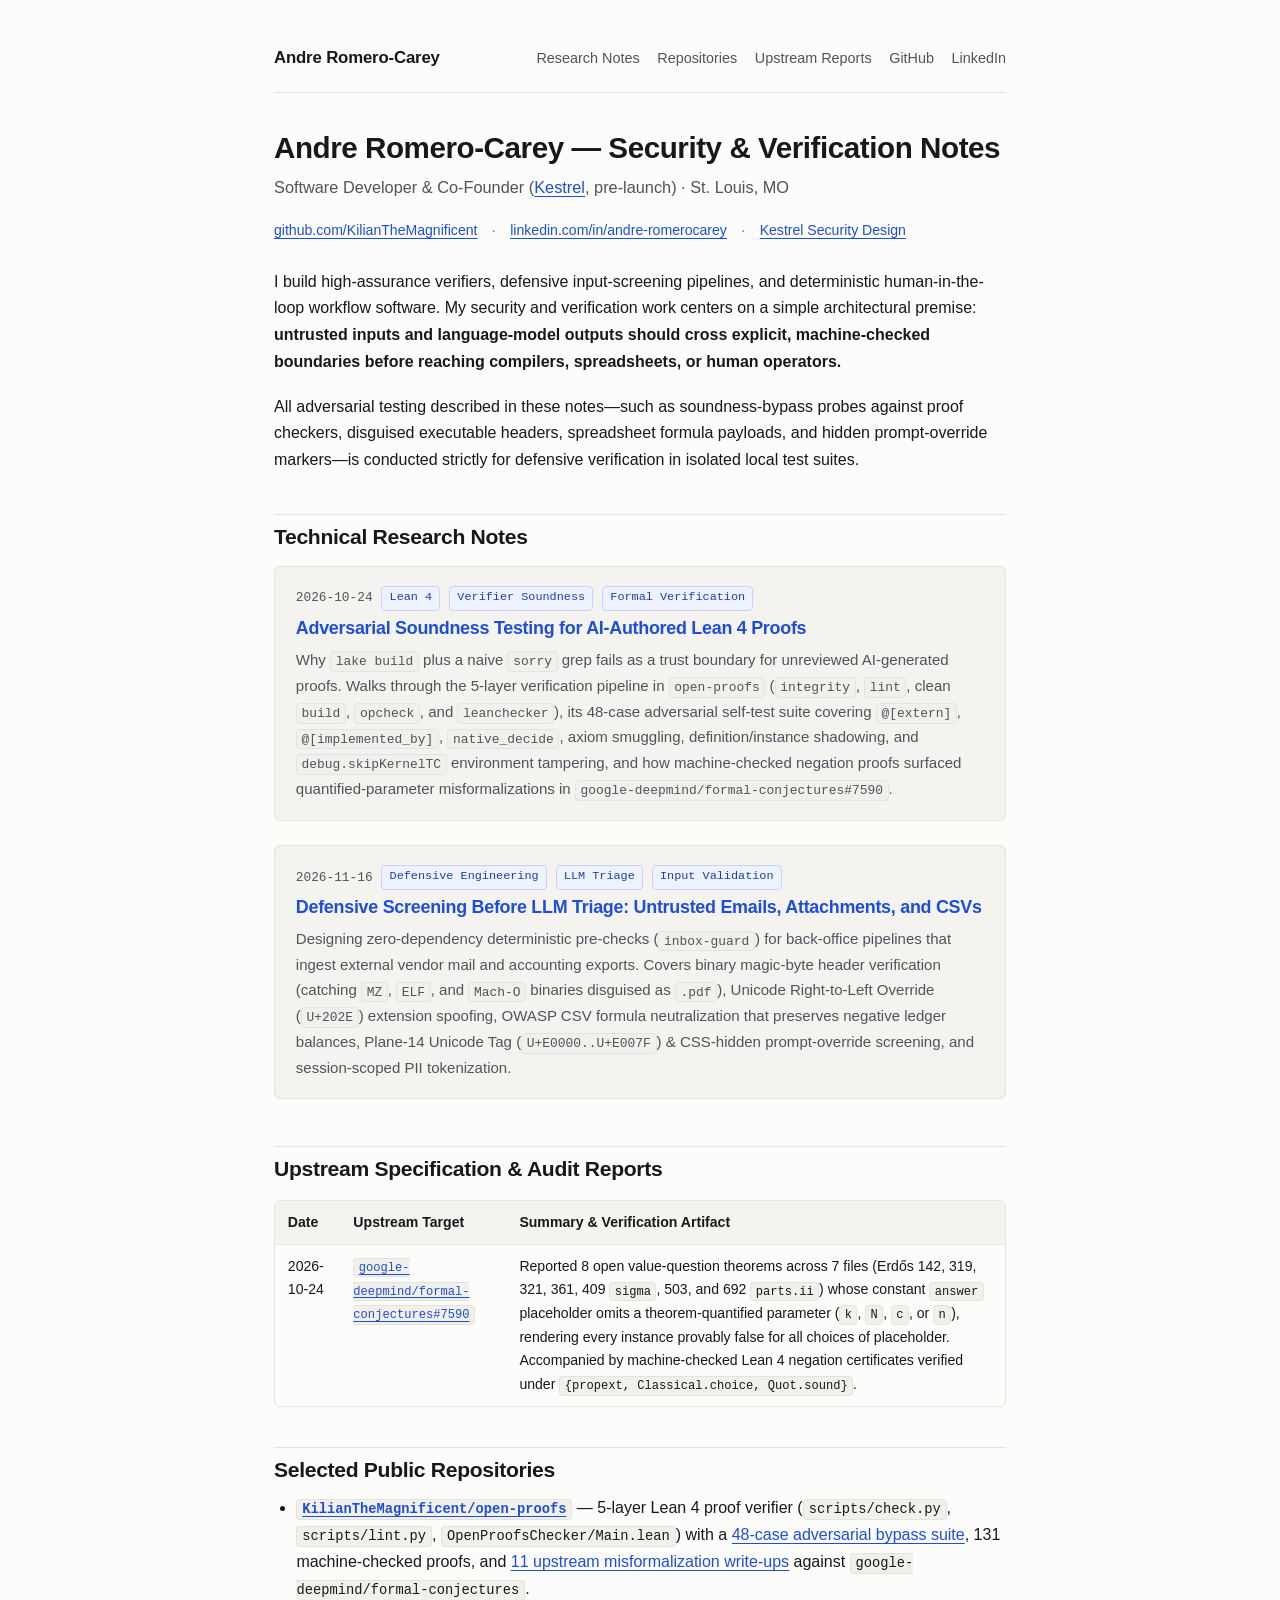
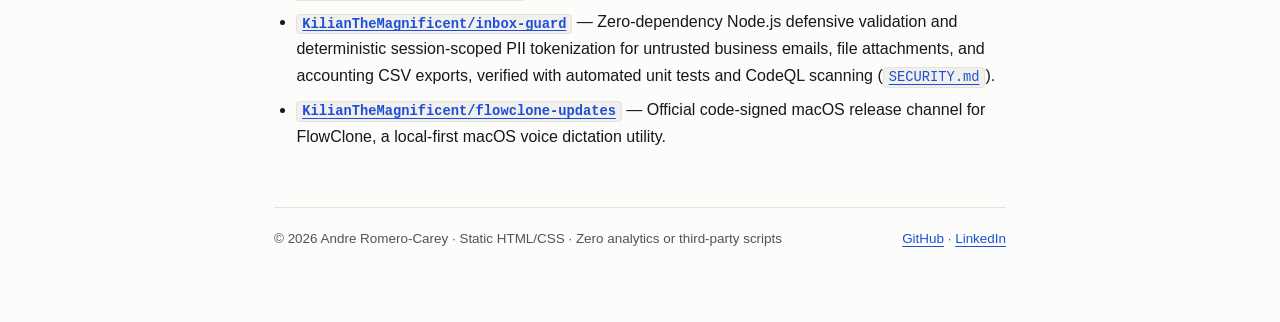
==== index.html @ f03a5faa "Publish security and formal-verification research notes" ====
<!DOCTYPE html>
<html lang="en">
<head>
  <meta charset="utf-8">
  <meta name="viewport" content="width=device-width, initial-scale=1">
  <title>Andre Romero-Carey — Security &amp; Verification Notes</title>
  <meta name="description" content="Technical research notes on adversarial proof-verifier hardening, machine-checked specification audits, and defensive input screening prior to LLM triage by Andre Romero-Carey.">
  <meta name="author" content="Andre Romero-Carey">
  <link rel="canonical" href="https://kilianthemagnificent.github.io/">
  <link rel="icon" href="data:image/svg+xml,%3Csvg xmlns='http://www.w3.org/2000/svg' viewBox='0 0 32 32'%3E%3Crect width='32' height='32' rx='6' fill='%2318181b'/%3E%3Ctext x='16' y='22' font-family='monospace' font-size='16' font-weight='700' fill='%23fcfcfa' text-anchor='middle'%3EAR%3C/text%3E%3C/svg%3E">
  <link rel="stylesheet" href="styles.css">
</head>
<body>
  <div class="container">
    <header class="site-header">
      <a class="site-brand" href="./">Andre Romero-Carey</a>
      <nav class="site-nav" aria-label="Primary">
        <a href="#notes">Research Notes</a>
        <a href="#repositories">Repositories</a>
        <a href="#disclosures">Upstream Reports</a>
        <a href="https://github.com/KilianTheMagnificent">GitHub</a>
        <a href="https://www.linkedin.com/in/andre-romerocarey">LinkedIn</a>
      </nav>
    </header>

    <main>
      <h1>Andre Romero-Carey — Security &amp; Verification Notes</h1>
      <p class="subtitle">Software Developer &amp; Co-Founder (<a href="https://meetkestrel.com">Kestrel</a>, pre-launch) · St. Louis, MO</p>

      <div class="meta-links">
        <a href="https://github.com/KilianTheMagnificent">github.com/KilianTheMagnificent</a>
        <span class="sep" aria-hidden="true">·</span>
        <a href="https://www.linkedin.com/in/andre-romerocarey">linkedin.com/in/andre-romerocarey</a>
        <span class="sep" aria-hidden="true">·</span>
        <a href="https://meetkestrel.com/security">Kestrel Security Design</a>
      </div>

      <p>
        I build high-assurance verifiers, defensive input-screening pipelines, and deterministic human-in-the-loop workflow software. My security and verification work centers on a simple architectural premise: <strong>untrusted inputs and language-model outputs should cross explicit, machine-checked boundaries before reaching compilers, spreadsheets, or human operators.</strong>
      </p>
      <p>
        All adversarial testing described in these notes—such as soundness-bypass probes against proof checkers, disguised executable headers, spreadsheet formula payloads, and hidden prompt-override markers—is conducted strictly for defensive verification in isolated local test suites.
      </p>

      <h2 id="notes">Technical Research Notes</h2>
      <ul class="note-list">
        <li class="note-card">
          <div class="note-card-meta">
            <span>2026-10-24</span>
            <span class="badge">Lean 4</span>
            <span class="badge">Verifier Soundness</span>
            <span class="badge">Formal Verification</span>
          </div>
          <h3><a href="notes/lean4-verifier-adversarial-suite.html">Adversarial Soundness Testing for AI-Authored Lean 4 Proofs</a></h3>
          <p>
            Why <code>lake build</code> plus a naive <code>sorry</code> grep fails as a trust boundary for unreviewed AI-generated proofs. Walks through the 5-layer verification pipeline in <code>open-proofs</code> (<code>integrity</code>, <code>lint</code>, clean <code>build</code>, <code>opcheck</code>, and <code>leanchecker</code>), its 48-case adversarial self-test suite covering <code>@[extern]</code>, <code>@[implemented_by]</code>, <code>native_decide</code>, axiom smuggling, definition/instance shadowing, and <code>debug.skipKernelTC</code> environment tampering, and how machine-checked negation proofs surfaced quantified-parameter misformalizations in <code>google-deepmind/formal-conjectures#7590</code>.
          </p>
        </li>

        <li class="note-card">
          <div class="note-card-meta">
            <span>2026-11-16</span>
            <span class="badge">Defensive Engineering</span>
            <span class="badge">LLM Triage</span>
            <span class="badge">Input Validation</span>
          </div>
          <h3><a href="notes/untrusted-office-input-defenses.html">Defensive Screening Before LLM Triage: Untrusted Emails, Attachments, and CSVs</a></h3>
          <p>
            Designing zero-dependency deterministic pre-checks (<code>inbox-guard</code>) for back-office pipelines that ingest external vendor mail and accounting exports. Covers binary magic-byte header verification (catching <code>MZ</code>, <code>ELF</code>, and <code>Mach-O</code> binaries disguised as <code>.pdf</code>), Unicode Right-to-Left Override (<code>U+202E</code>) extension spoofing, OWASP CSV formula neutralization that preserves negative ledger balances, Plane-14 Unicode Tag (<code>U+E0000..U+E007F</code>) &amp; CSS-hidden prompt-override screening, and session-scoped PII tokenization.
          </p>
        </li>
      </ul>

      <h2 id="disclosures">Upstream Specification &amp; Audit Reports</h2>
      <div class="table-wrap">
        <table>
          <thead>
            <tr>
              <th>Date</th>
              <th>Upstream Target</th>
              <th>Summary &amp; Verification Artifact</th>
            </tr>
          </thead>
          <tbody>
            <tr>
              <td>2026-10-24</td>
              <td><a href="https://github.com/google-deepmind/formal-conjectures/issues/7590"><code>google-deepmind/formal-conjectures#7590</code></a></td>
              <td>
                Reported 8 open value-question theorems across 7 files (Erdős 142, 319, 321, 361, 409 <code>sigma</code>, 503, and 692 <code>parts.ii</code>) whose constant <code>answer</code> placeholder omits a theorem-quantified parameter (<code>k</code>, <code>N</code>, <code>c</code>, or <code>n</code>), rendering every instance provably false for all choices of placeholder. Accompanied by machine-checked Lean 4 negation certificates verified under <code>{propext, Classical.choice, Quot.sound}</code>.
              </td>
            </tr>
          </tbody>
        </table>
      </div>

      <h2 id="repositories">Selected Public Repositories</h2>
      <ul>
        <li>
          <strong><a href="https://github.com/KilianTheMagnificent/open-proofs"><code>KilianTheMagnificent/open-proofs</code></a></strong> —
          5-layer Lean 4 proof verifier (<code>scripts/check.py</code>, <code>scripts/lint.py</code>, <code>OpenProofsChecker/Main.lean</code>) with a <a href="https://github.com/KilianTheMagnificent/open-proofs/blob/main/tests/run_adversarial.py">48-case adversarial bypass suite</a>, 131 machine-checked proofs, and <a href="https://github.com/KilianTheMagnificent/open-proofs/tree/main/outbox">11 upstream misformalization write-ups</a> against <code>google-deepmind/formal-conjectures</code>.
        </li>
        <li>
          <strong><a href="https://github.com/KilianTheMagnificent/inbox-guard"><code>KilianTheMagnificent/inbox-guard</code></a></strong> —
          Zero-dependency Node.js defensive validation and deterministic session-scoped PII tokenization for untrusted business emails, file attachments, and accounting CSV exports, verified with automated unit tests and CodeQL scanning (<a href="https://github.com/KilianTheMagnificent/inbox-guard/blob/main/SECURITY.md"><code>SECURITY.md</code></a>).
        </li>
        <li>
          <strong><a href="https://github.com/KilianTheMagnificent/flowclone-updates"><code>KilianTheMagnificent/flowclone-updates</code></a></strong> —
          Official code-signed macOS release channel for FlowClone, a local-first macOS voice dictation utility.
        </li>
      </ul>
    </main>

    <footer class="site-footer">
      <span>© 2026 Andre Romero-Carey · Static HTML/CSS · Zero analytics or third-party scripts</span>
      <span>
        <a href="https://github.com/KilianTheMagnificent">GitHub</a> ·
        <a href="https://www.linkedin.com/in/andre-romerocarey">LinkedIn</a>
      </span>
    </footer>
  </div>
</body>
</html>
---- styles.css ----
:root {
  color-scheme: light dark;
  --bg: #fcfcfa;
  --surface: #f4f3ef;
  --surface-code: #f1f0ec;
  --text: #18181b;
  --muted: #52525b;
  --faint: #71717a;
  --border: #e4e3dd;
  --accent: #1d4ed8;
  --accent-hover: #1e3a8a;
  --badge-bg: #eef2ff;
  --badge-text: #1e40af;
  --badge-border: #c7d2fe;
  --callout-bg: #f8fafc;
  --callout-border: #cbd5e1;
  --font-sans: -apple-system, BlinkMacSystemFont, "Inter", "Segoe UI", Roboto, Helvetica, Arial, sans-serif;
  --font-serif: "Iowan Old Style", "Palatino Linotype", Palatino, Georgia, serif;
  --font-mono: ui-monospace, SFMono-Regular, "SF Mono", Menlo, Consolas, "Liberation Mono", monospace;
}

@media (prefers-color-scheme: dark) {
  :root {
    --bg: #0f1115;
    --surface: #171a21;
    --surface-code: #151820;
    --text: #e5e7eb;
    --muted: #9ca3af;
    --faint: #6b7280;
    --border: #262b36;
    --accent: #60a5fa;
    --accent-hover: #93c5fd;
    --badge-bg: #172554;
    --badge-text: #bfdbfe;
    --badge-border: #1e3a8a;
    --callout-bg: #141821;
    --callout-border: #2e3646;
  }
}

*, *::before, *::after {
  box-sizing: border-box;
}

html {
  font-size: 16px;
  -webkit-text-size-adjust: 100%;
  scroll-behavior: smooth;
}

body {
  margin: 0;
  padding: 0;
  background-color: var(--bg);
  color: var(--text);
  font-family: var(--font-sans);
  line-height: 1.68;
  font-feature-settings: "kern" 1, "liga" 1;
}

.container {
  max-width: 780px;
  margin: 0 auto;
  padding: 2.75rem 1.5rem 4.5rem;
}

/* Header & Navigation */
.site-header {
  display: flex;
  flex-wrap: wrap;
  align-items: baseline;
  justify-content: space-between;
  gap: 0.75rem 1.5rem;
  padding-bottom: 1.25rem;
  margin-bottom: 2.25rem;
  border-bottom: 1px solid var(--border);
}

.site-brand {
  font-weight: 650;
  font-size: 1.05rem;
  letter-spacing: -0.01em;
  color: var(--text);
  text-decoration: none;
}

.site-brand:hover {
  color: var(--accent);
}

.site-nav {
  display: flex;
  flex-wrap: wrap;
  gap: 1.1rem;
  font-size: 0.9rem;
}

.site-nav a {
  color: var(--muted);
  text-decoration: none;
}

.site-nav a:hover {
  color: var(--accent);
  text-decoration: underline;
  text-underline-offset: 3px;
}

/* Typography */
h1, h2, h3, h4 {
  color: var(--text);
  line-height: 1.28;
  letter-spacing: -0.015em;
  margin-top: 2.25rem;
  margin-bottom: 0.75rem;
}

h1 {
  font-size: 1.85rem;
  font-weight: 700;
  margin-top: 0;
}

h2 {
  font-size: 1.32rem;
  font-weight: 650;
  padding-top: 0.5rem;
  border-top: 1px solid var(--border);
  margin-top: 2.5rem;
}

h2.no-rule {
  border-top: none;
  padding-top: 0;
  margin-top: 2rem;
}

h3 {
  font-size: 1.08rem;
  font-weight: 620;
  margin-top: 1.75rem;
}

p {
  margin: 0 0 1.1rem;
}

ul, ol {
  margin: 0 0 1.25rem;
  padding-left: 1.4rem;
}

li {
  margin-bottom: 0.42rem;
}

li > ul, li > ol {
  margin-top: 0.35rem;
  margin-bottom: 0.35rem;
}

a {
  color: var(--accent);
  text-decoration: underline;
  text-underline-offset: 3px;
  text-decoration-thickness: 1px;
}

a:hover {
  color: var(--accent-hover);
}

/* Hero / Intro */
.subtitle {
  font-size: 1.02rem;
  color: var(--muted);
  margin-top: -0.3rem;
  margin-bottom: 1.1rem;
}

.meta-links {
  display: flex;
  flex-wrap: wrap;
  gap: 0.5rem 0.9rem;
  font-size: 0.88rem;
  color: var(--muted);
  margin-bottom: 1.6rem;
}

.meta-links span.sep {
  color: var(--faint);
}

/* Cards & Lists on Index */
.note-list {
  list-style: none;
  padding: 0;
  margin: 1rem 0 2rem;
  display: grid;
  gap: 1.1rem;
}

.note-card {
  border: 1px solid var(--border);
  background: var(--surface);
  border-radius: 6px;
  padding: 1.15rem 1.3rem;
}

.note-card-meta {
  display: flex;
  flex-wrap: wrap;
  align-items: center;
  gap: 0.55rem;
  font-size: 0.8rem;
  font-family: var(--font-mono);
  color: var(--muted);
  margin-bottom: 0.4rem;
}

.badge {
  display: inline-block;
  font-family: var(--font-mono);
  font-size: 0.74rem;
  padding: 0.1rem 0.45rem;
  border-radius: 4px;
  background: var(--badge-bg);
  color: var(--badge-text);
  border: 1px solid var(--badge-border);
}

.note-card h3 {
  margin: 0.15rem 0 0.45rem;
  font-size: 1.12rem;
}

.note-card h3 a {
  text-decoration: none;
}

.note-card h3 a:hover {
  text-decoration: underline;
}

.note-card p {
  margin: 0;
  font-size: 0.94rem;
  color: var(--muted);
}

/* Article Header & TOC */
.article-meta {
  font-family: var(--font-mono);
  font-size: 0.82rem;
  color: var(--muted);
  margin-bottom: 0.65rem;
}

.article-lede {
  font-size: 1.05rem;
  color: var(--muted);
  border-left: 3px solid var(--border);
  padding-left: 1rem;
  margin: 1rem 0 1.75rem;
}

.toc {
  background: var(--surface);
  border: 1px solid var(--border);
  border-radius: 6px;
  padding: 0.95rem 1.2rem;
  margin: 1.5rem 0 2rem;
  font-size: 0.9rem;
}

.toc-title {
  font-family: var(--font-mono);
  font-size: 0.78rem;
  text-transform: uppercase;
  letter-spacing: 0.05em;
  color: var(--muted);
  margin-bottom: 0.45rem;
  font-weight: 600;
}

.toc ol {
  margin: 0;
  padding-left: 1.25rem;
}

.toc li {
  margin-bottom: 0.25rem;
}

/* Code & Preformatted Blocks */
code {
  font-family: var(--font-mono);
  font-size: 0.86em;
  background: var(--surface-code);
  padding: 0.14em 0.36em;
  border-radius: 4px;
  border: 1px solid var(--border);
}

pre {
  background: var(--surface-code);
  border: 1px solid var(--border);
  border-radius: 6px;
  padding: 0.95rem 1.1rem;
  overflow-x: auto;
  margin: 1rem 0 1.4rem;
  line-height: 1.5;
}

pre code {
  background: none;
  border: none;
  padding: 0;
  font-size: 0.83rem;
}

/* Tables */
.table-wrap {
  overflow-x: auto;
  margin: 1.15rem 0 1.5rem;
  border: 1px solid var(--border);
  border-radius: 6px;
}

table {
  width: 100%;
  border-collapse: collapse;
  font-size: 0.88rem;
  text-align: left;
}

th, td {
  padding: 0.6rem 0.8rem;
  border-bottom: 1px solid var(--border);
  vertical-align: top;
}

th {
  background: var(--surface);
  font-weight: 620;
  color: var(--text);
  white-space: nowrap;
}

tr:last-child td {
  border-bottom: none;
}

/* Callouts */
.callout {
  background: var(--callout-bg);
  border: 1px solid var(--callout-border);
  border-left: 3px solid var(--accent);
  border-radius: 5px;
  padding: 0.9rem 1.1rem;
  margin: 1.25rem 0 1.5rem;
  font-size: 0.93rem;
}

.callout strong {
  display: block;
  margin-bottom: 0.25rem;
}

/* Footer */
.site-footer {
  margin-top: 3.5rem;
  padding-top: 1.25rem;
  border-top: 1px solid var(--border);
  font-size: 0.84rem;
  color: var(--muted);
  display: flex;
  flex-wrap: wrap;
  justify-content: space-between;
  gap: 0.5rem 1rem;
}

@media (max-width: 600px) {
  .container {
    padding: 1.75rem 1.1rem 3rem;
  }
  h1 {
    font-size: 1.55rem;
  }
  h2 {
    font-size: 1.2rem;
  }
}
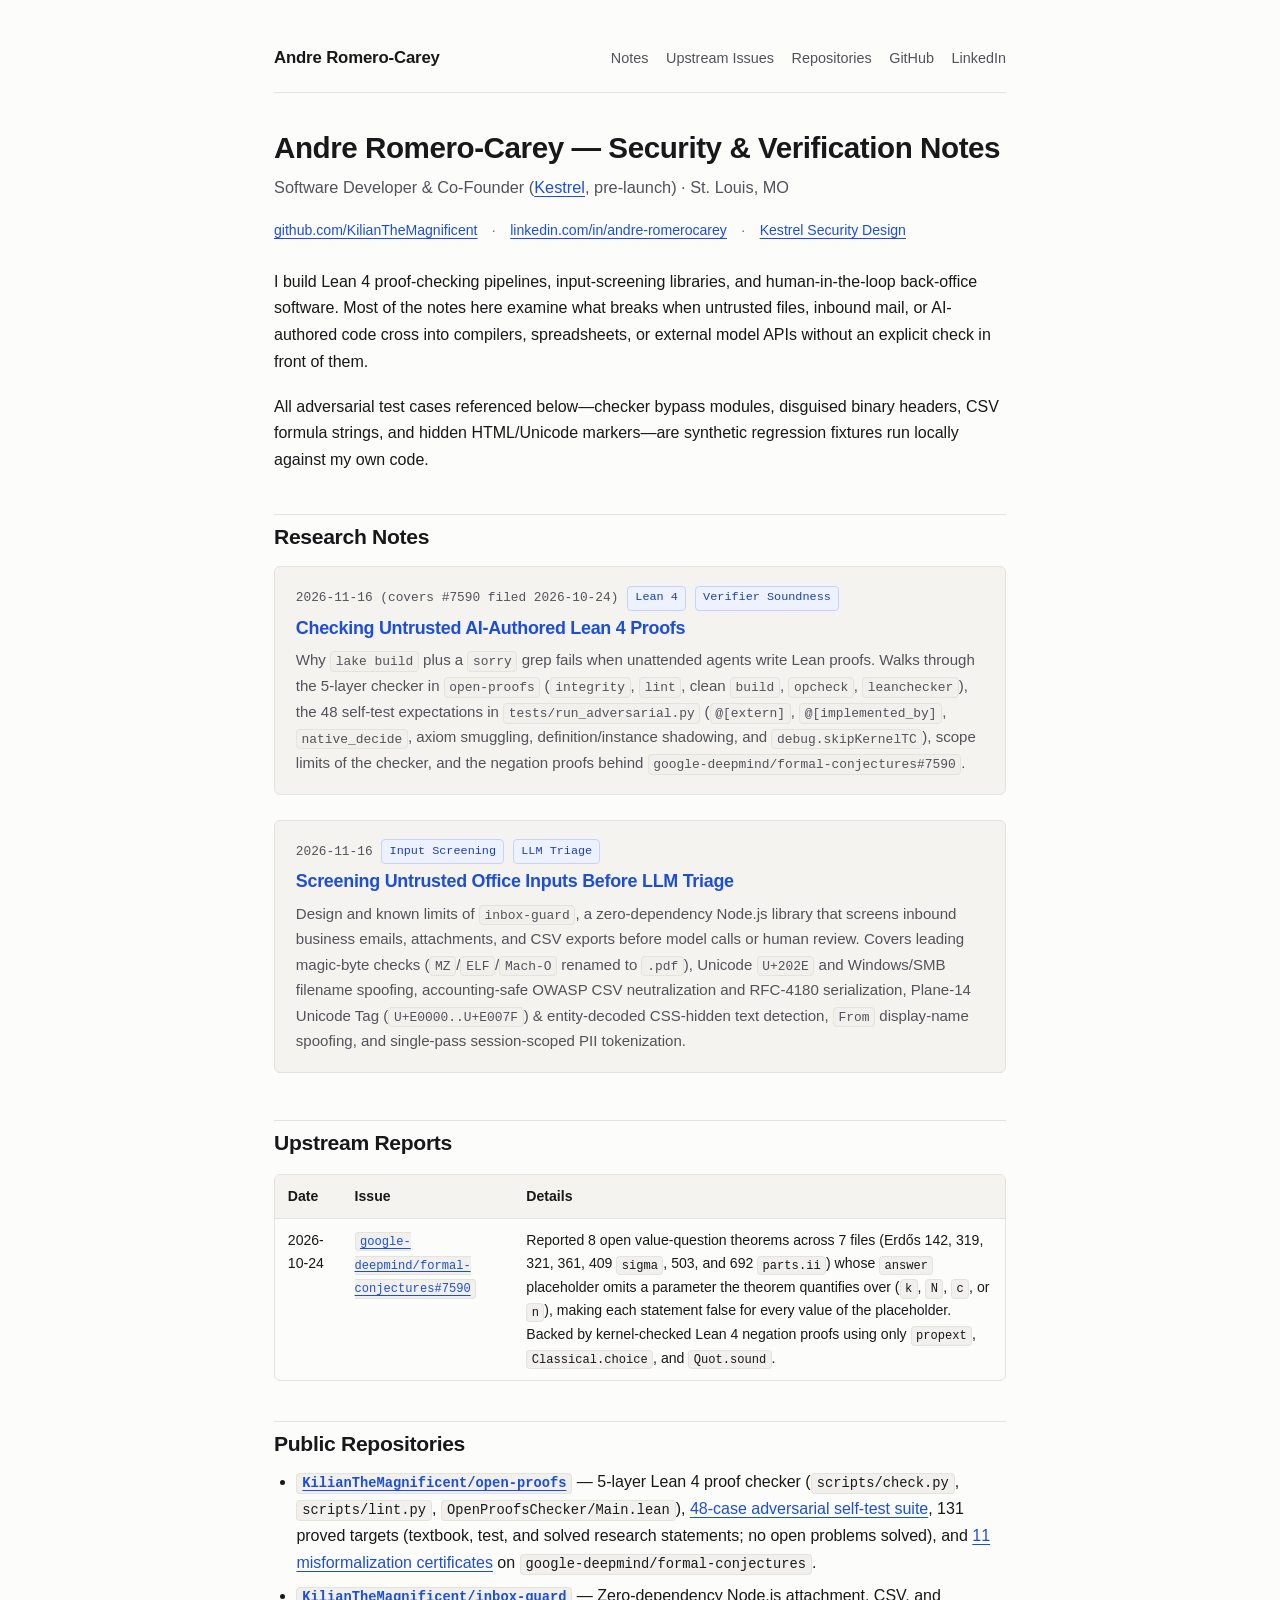
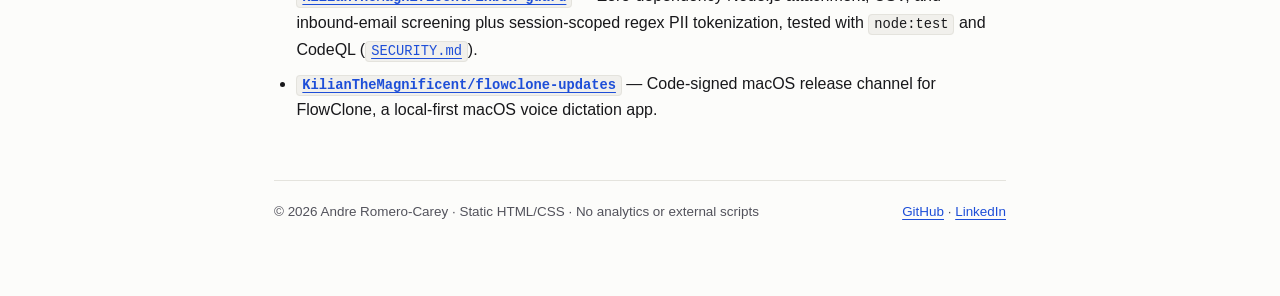
==== commit c9c476d0: "Sync inbox-guard hardening details and add explicit scope limits" ====
--- a/index.html
+++ b/index.html
@@ -4,7 +4,7 @@
   <meta charset="utf-8">
   <meta name="viewport" content="width=device-width, initial-scale=1">
   <title>Andre Romero-Carey — Security &amp; Verification Notes</title>
-  <meta name="description" content="Technical research notes on adversarial proof-verifier hardening, machine-checked specification audits, and defensive input screening prior to LLM triage by Andre Romero-Carey.">
+  <meta name="description" content="Technical notes by Andre Romero-Carey on Lean 4 proof-checker soundness testing, formal specification audits, and input screening before LLM triage.">
   <meta name="author" content="Andre Romero-Carey">
   <link rel="canonical" href="https://kilianthemagnificent.github.io/">
   <link rel="icon" href="data:image/svg+xml,%3Csvg xmlns='http://www.w3.org/2000/svg' viewBox='0 0 32 32'%3E%3Crect width='32' height='32' rx='6' fill='%2318181b'/%3E%3Ctext x='16' y='22' font-family='monospace' font-size='16' font-weight='700' fill='%23fcfcfa' text-anchor='middle'%3EAR%3C/text%3E%3C/svg%3E">
@@ -15,9 +15,9 @@
     <header class="site-header">
       <a class="site-brand" href="./">Andre Romero-Carey</a>
       <nav class="site-nav" aria-label="Primary">
-        <a href="#notes">Research Notes</a>
+        <a href="#notes">Notes</a>
+        <a href="#disclosures">Upstream Issues</a>
         <a href="#repositories">Repositories</a>
-        <a href="#disclosures">Upstream Reports</a>
         <a href="https://github.com/KilianTheMagnificent">GitHub</a>
         <a href="https://www.linkedin.com/in/andre-romerocarey">LinkedIn</a>
       </nav>
@@ -36,49 +36,47 @@
       </div>
 
       <p>
-        I build high-assurance verifiers, defensive input-screening pipelines, and deterministic human-in-the-loop workflow software. My security and verification work centers on a simple architectural premise: <strong>untrusted inputs and language-model outputs should cross explicit, machine-checked boundaries before reaching compilers, spreadsheets, or human operators.</strong>
+        I build Lean 4 proof-checking pipelines, input-screening libraries, and human-in-the-loop back-office software. Most of the notes here examine what breaks when untrusted files, inbound mail, or AI-authored code cross into compilers, spreadsheets, or external model APIs without an explicit check in front of them.
       </p>
       <p>
-        All adversarial testing described in these notes—such as soundness-bypass probes against proof checkers, disguised executable headers, spreadsheet formula payloads, and hidden prompt-override markers—is conducted strictly for defensive verification in isolated local test suites.
+        All adversarial test cases referenced below—checker bypass modules, disguised binary headers, CSV formula strings, and hidden HTML/Unicode markers—are synthetic regression fixtures run locally against my own code.
       </p>
 
-      <h2 id="notes">Technical Research Notes</h2>
+      <h2 id="notes">Research Notes</h2>
       <ul class="note-list">
         <li class="note-card">
           <div class="note-card-meta">
-            <span>2026-10-24</span>
+            <span>2026-11-16 (covers #7590 filed 2026-10-24)</span>
             <span class="badge">Lean 4</span>
             <span class="badge">Verifier Soundness</span>
-            <span class="badge">Formal Verification</span>
           </div>
-          <h3><a href="notes/lean4-verifier-adversarial-suite.html">Adversarial Soundness Testing for AI-Authored Lean 4 Proofs</a></h3>
+          <h3><a href="notes/lean4-verifier-adversarial-suite.html">Checking Untrusted AI-Authored Lean 4 Proofs</a></h3>
           <p>
-            Why <code>lake build</code> plus a naive <code>sorry</code> grep fails as a trust boundary for unreviewed AI-generated proofs. Walks through the 5-layer verification pipeline in <code>open-proofs</code> (<code>integrity</code>, <code>lint</code>, clean <code>build</code>, <code>opcheck</code>, and <code>leanchecker</code>), its 48-case adversarial self-test suite covering <code>@[extern]</code>, <code>@[implemented_by]</code>, <code>native_decide</code>, axiom smuggling, definition/instance shadowing, and <code>debug.skipKernelTC</code> environment tampering, and how machine-checked negation proofs surfaced quantified-parameter misformalizations in <code>google-deepmind/formal-conjectures#7590</code>.
+            Why <code>lake build</code> plus a <code>sorry</code> grep fails when unattended agents write Lean proofs. Walks through the 5-layer checker in <code>open-proofs</code> (<code>integrity</code>, <code>lint</code>, clean <code>build</code>, <code>opcheck</code>, <code>leanchecker</code>), the 48 self-test expectations in <code>tests/run_adversarial.py</code> (<code>@[extern]</code>, <code>@[implemented_by]</code>, <code>native_decide</code>, axiom smuggling, definition/instance shadowing, and <code>debug.skipKernelTC</code>), scope limits of the checker, and the negation proofs behind <code>google-deepmind/formal-conjectures#7590</code>.
           </p>
         </li>
 
         <li class="note-card">
           <div class="note-card-meta">
             <span>2026-11-16</span>
-            <span class="badge">Defensive Engineering</span>
+            <span class="badge">Input Screening</span>
             <span class="badge">LLM Triage</span>
-            <span class="badge">Input Validation</span>
           </div>
-          <h3><a href="notes/untrusted-office-input-defenses.html">Defensive Screening Before LLM Triage: Untrusted Emails, Attachments, and CSVs</a></h3>
+          <h3><a href="notes/untrusted-office-input-defenses.html">Screening Untrusted Office Inputs Before LLM Triage</a></h3>
           <p>
-            Designing zero-dependency deterministic pre-checks (<code>inbox-guard</code>) for back-office pipelines that ingest external vendor mail and accounting exports. Covers binary magic-byte header verification (catching <code>MZ</code>, <code>ELF</code>, and <code>Mach-O</code> binaries disguised as <code>.pdf</code>), Unicode Right-to-Left Override (<code>U+202E</code>) extension spoofing, OWASP CSV formula neutralization that preserves negative ledger balances, Plane-14 Unicode Tag (<code>U+E0000..U+E007F</code>) &amp; CSS-hidden prompt-override screening, and session-scoped PII tokenization.
+            Design and known limits of <code>inbox-guard</code>, a zero-dependency Node.js library that screens inbound business emails, attachments, and CSV exports before model calls or human review. Covers leading magic-byte checks (<code>MZ</code>/<code>ELF</code>/<code>Mach-O</code> renamed to <code>.pdf</code>), Unicode <code>U+202E</code> and Windows/SMB filename spoofing, accounting-safe OWASP CSV neutralization and RFC-4180 serialization, Plane-14 Unicode Tag (<code>U+E0000..U+E007F</code>) &amp; entity-decoded CSS-hidden text detection, <code>From</code> display-name spoofing, and single-pass session-scoped PII tokenization.
           </p>
         </li>
       </ul>
 
-      <h2 id="disclosures">Upstream Specification &amp; Audit Reports</h2>
+      <h2 id="disclosures">Upstream Reports</h2>
       <div class="table-wrap">
         <table>
           <thead>
             <tr>
               <th>Date</th>
-              <th>Upstream Target</th>
-              <th>Summary &amp; Verification Artifact</th>
+              <th>Issue</th>
+              <th>Details</th>
             </tr>
           </thead>
           <tbody>
@@ -86,32 +84,32 @@
               <td>2026-10-24</td>
               <td><a href="https://github.com/google-deepmind/formal-conjectures/issues/7590"><code>google-deepmind/formal-conjectures#7590</code></a></td>
               <td>
-                Reported 8 open value-question theorems across 7 files (Erdős 142, 319, 321, 361, 409 <code>sigma</code>, 503, and 692 <code>parts.ii</code>) whose constant <code>answer</code> placeholder omits a theorem-quantified parameter (<code>k</code>, <code>N</code>, <code>c</code>, or <code>n</code>), rendering every instance provably false for all choices of placeholder. Accompanied by machine-checked Lean 4 negation certificates verified under <code>{propext, Classical.choice, Quot.sound}</code>.
+                Reported 8 open value-question theorems across 7 files (Erdős 142, 319, 321, 361, 409 <code>sigma</code>, 503, and 692 <code>parts.ii</code>) whose <code>answer</code> placeholder omits a parameter the theorem quantifies over (<code>k</code>, <code>N</code>, <code>c</code>, or <code>n</code>), making each statement false for every value of the placeholder. Backed by kernel-checked Lean 4 negation proofs using only <code>propext</code>, <code>Classical.choice</code>, and <code>Quot.sound</code>.
               </td>
             </tr>
           </tbody>
         </table>
       </div>
 
-      <h2 id="repositories">Selected Public Repositories</h2>
+      <h2 id="repositories">Public Repositories</h2>
       <ul>
         <li>
           <strong><a href="https://github.com/KilianTheMagnificent/open-proofs"><code>KilianTheMagnificent/open-proofs</code></a></strong> —
-          5-layer Lean 4 proof verifier (<code>scripts/check.py</code>, <code>scripts/lint.py</code>, <code>OpenProofsChecker/Main.lean</code>) with a <a href="https://github.com/KilianTheMagnificent/open-proofs/blob/main/tests/run_adversarial.py">48-case adversarial bypass suite</a>, 131 machine-checked proofs, and <a href="https://github.com/KilianTheMagnificent/open-proofs/tree/main/outbox">11 upstream misformalization write-ups</a> against <code>google-deepmind/formal-conjectures</code>.
+          5-layer Lean 4 proof checker (<code>scripts/check.py</code>, <code>scripts/lint.py</code>, <code>OpenProofsChecker/Main.lean</code>), <a href="https://github.com/KilianTheMagnificent/open-proofs/blob/main/tests/run_adversarial.py">48-case adversarial self-test suite</a>, 131 proved targets (textbook, test, and solved research statements; no open problems solved), and <a href="https://github.com/KilianTheMagnificent/open-proofs/tree/main/outbox">11 misformalization certificates</a> on <code>google-deepmind/formal-conjectures</code>.
         </li>
         <li>
           <strong><a href="https://github.com/KilianTheMagnificent/inbox-guard"><code>KilianTheMagnificent/inbox-guard</code></a></strong> —
-          Zero-dependency Node.js defensive validation and deterministic session-scoped PII tokenization for untrusted business emails, file attachments, and accounting CSV exports, verified with automated unit tests and CodeQL scanning (<a href="https://github.com/KilianTheMagnificent/inbox-guard/blob/main/SECURITY.md"><code>SECURITY.md</code></a>).
+          Zero-dependency Node.js attachment, CSV, and inbound-email screening plus session-scoped regex PII tokenization, tested with <code>node:test</code> and CodeQL (<a href="https://github.com/KilianTheMagnificent/inbox-guard/blob/main/SECURITY.md"><code>SECURITY.md</code></a>).
         </li>
         <li>
           <strong><a href="https://github.com/KilianTheMagnificent/flowclone-updates"><code>KilianTheMagnificent/flowclone-updates</code></a></strong> —
-          Official code-signed macOS release channel for FlowClone, a local-first macOS voice dictation utility.
+          Code-signed macOS release channel for FlowClone, a local-first macOS voice dictation app.
         </li>
       </ul>
     </main>
 
     <footer class="site-footer">
-      <span>© 2026 Andre Romero-Carey · Static HTML/CSS · Zero analytics or third-party scripts</span>
+      <span>© 2026 Andre Romero-Carey · Static HTML/CSS · No analytics or external scripts</span>
       <span>
         <a href="https://github.com/KilianTheMagnificent">GitHub</a> ·
         <a href="https://www.linkedin.com/in/andre-romerocarey">LinkedIn</a>
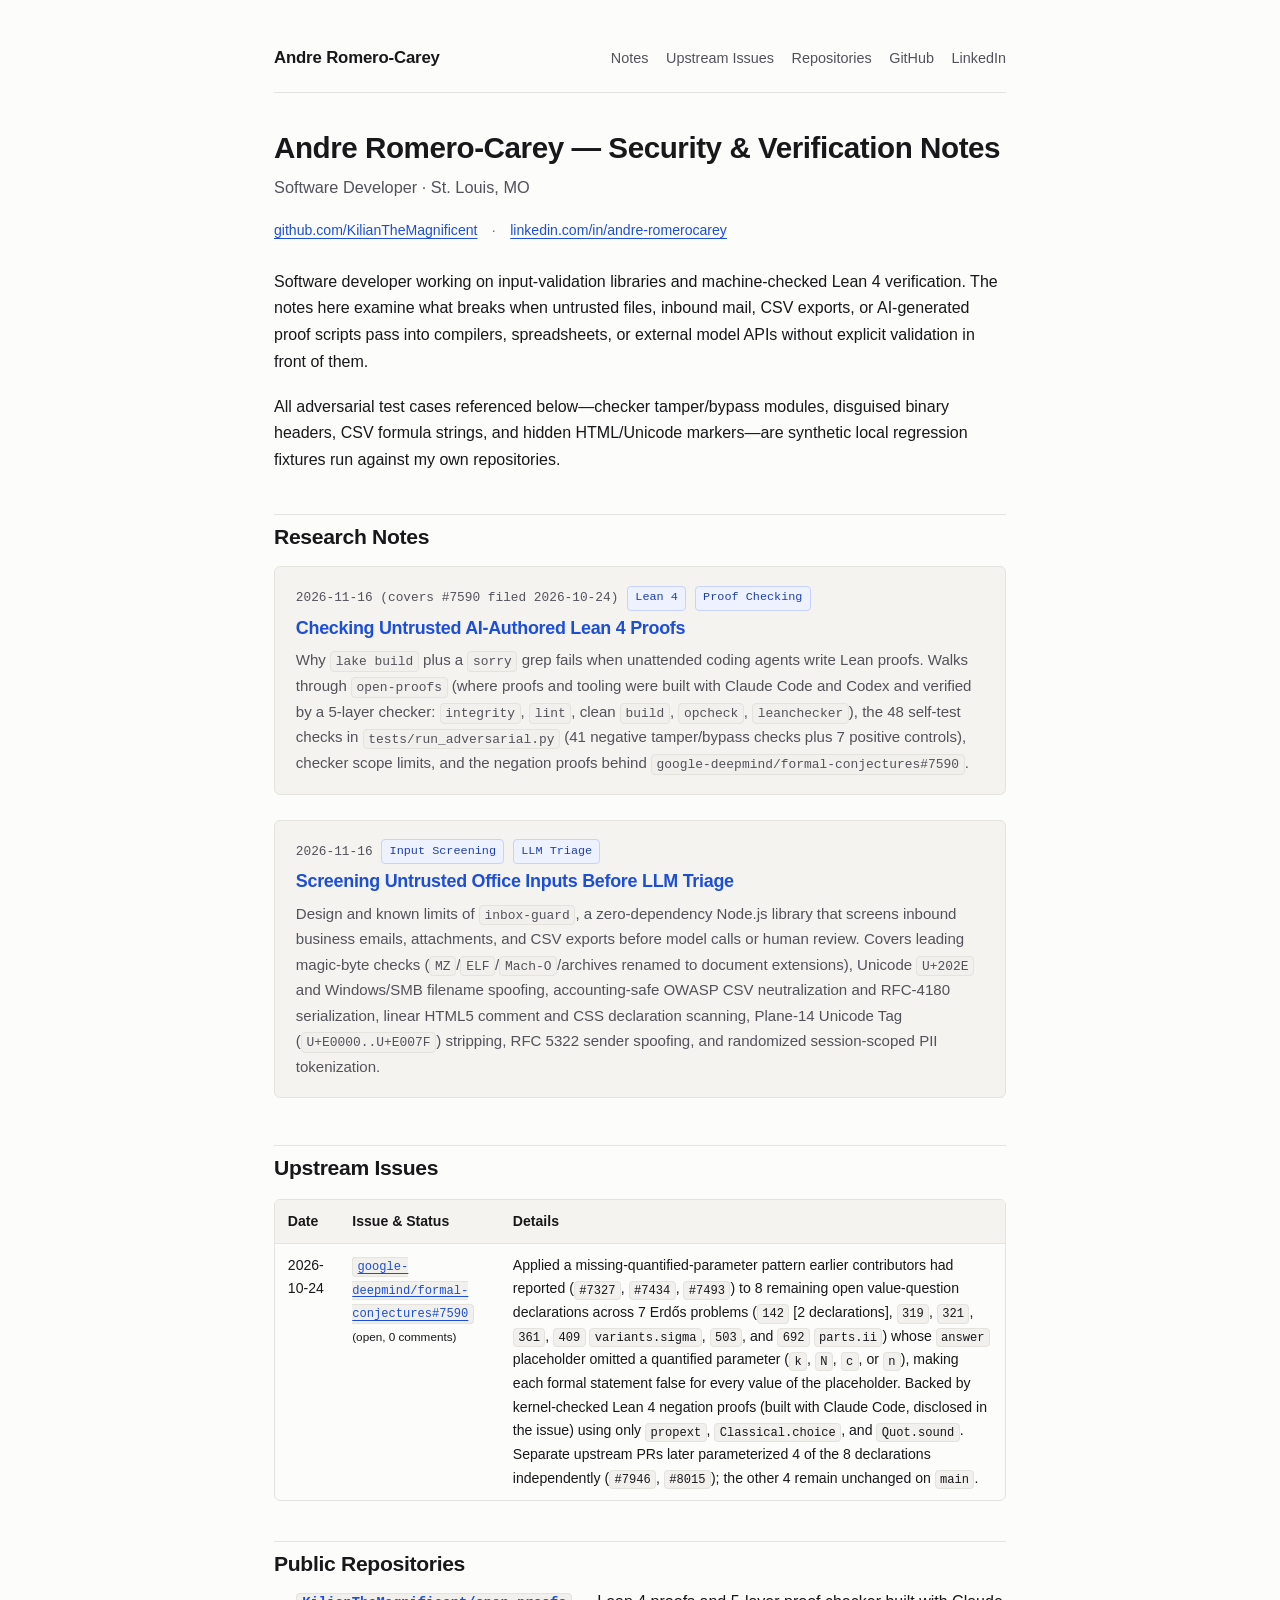
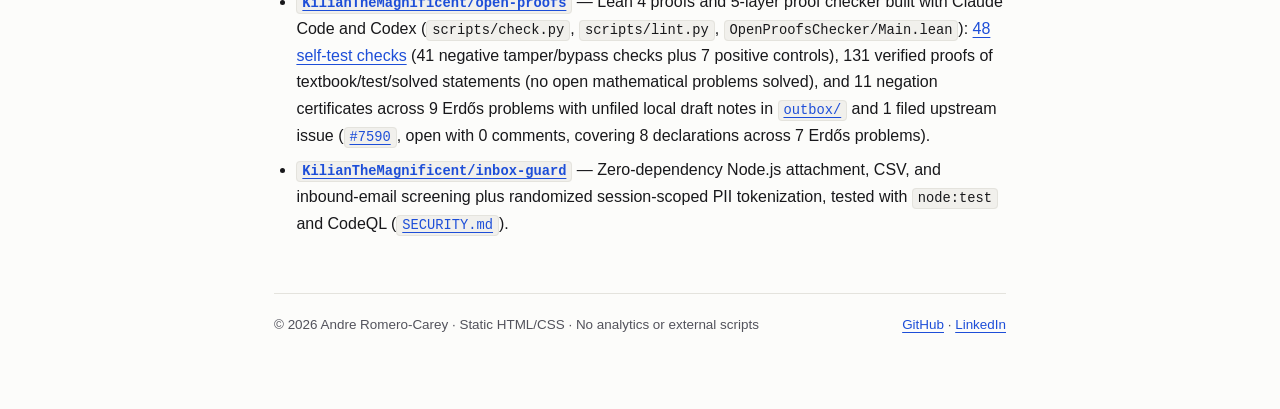
==== commit 8d994dc3: "Sync inbox-guard 351773c details and clarify open-proofs scope and counts" ====
--- a/index.html
+++ b/index.html
@@ -4,7 +4,7 @@
   <meta charset="utf-8">
   <meta name="viewport" content="width=device-width, initial-scale=1">
   <title>Andre Romero-Carey — Security &amp; Verification Notes</title>
-  <meta name="description" content="Technical notes by Andre Romero-Carey on Lean 4 proof-checker soundness testing, formal specification audits, and input screening before LLM triage.">
+  <meta name="description" content="Technical notes by Andre Romero-Carey on input-validation libraries and machine-checked Lean 4 verification.">
   <meta name="author" content="Andre Romero-Carey">
   <link rel="canonical" href="https://kilianthemagnificent.github.io/">
   <link rel="icon" href="data:image/svg+xml,%3Csvg xmlns='http://www.w3.org/2000/svg' viewBox='0 0 32 32'%3E%3Crect width='32' height='32' rx='6' fill='%2318181b'/%3E%3Ctext x='16' y='22' font-family='monospace' font-size='16' font-weight='700' fill='%23fcfcfa' text-anchor='middle'%3EAR%3C/text%3E%3C/svg%3E">
@@ -25,21 +25,19 @@
 
     <main>
       <h1>Andre Romero-Carey — Security &amp; Verification Notes</h1>
-      <p class="subtitle">Software Developer &amp; Co-Founder (<a href="https://meetkestrel.com">Kestrel</a>, pre-launch) · St. Louis, MO</p>
+      <p class="subtitle">Software Developer · St. Louis, MO</p>
 
       <div class="meta-links">
         <a href="https://github.com/KilianTheMagnificent">github.com/KilianTheMagnificent</a>
         <span class="sep" aria-hidden="true">·</span>
         <a href="https://www.linkedin.com/in/andre-romerocarey">linkedin.com/in/andre-romerocarey</a>
-        <span class="sep" aria-hidden="true">·</span>
-        <a href="https://meetkestrel.com/security">Kestrel Security Design</a>
       </div>
 
       <p>
-        I build Lean 4 proof-checking pipelines, input-screening libraries, and human-in-the-loop back-office software. Most of the notes here examine what breaks when untrusted files, inbound mail, or AI-authored code cross into compilers, spreadsheets, or external model APIs without an explicit check in front of them.
+        Software developer working on input-validation libraries and machine-checked Lean 4 verification. The notes here examine what breaks when untrusted files, inbound mail, CSV exports, or AI-generated proof scripts pass into compilers, spreadsheets, or external model APIs without explicit validation in front of them.
       </p>
       <p>
-        All adversarial test cases referenced below—checker bypass modules, disguised binary headers, CSV formula strings, and hidden HTML/Unicode markers—are synthetic regression fixtures run locally against my own code.
+        All adversarial test cases referenced below—checker tamper/bypass modules, disguised binary headers, CSV formula strings, and hidden HTML/Unicode markers—are synthetic local regression fixtures run against my own repositories.
       </p>
 
       <h2 id="notes">Research Notes</h2>
@@ -48,11 +46,11 @@
           <div class="note-card-meta">
             <span>2026-11-16 (covers #7590 filed 2026-10-24)</span>
             <span class="badge">Lean 4</span>
-            <span class="badge">Verifier Soundness</span>
+            <span class="badge">Proof Checking</span>
           </div>
           <h3><a href="notes/lean4-verifier-adversarial-suite.html">Checking Untrusted AI-Authored Lean 4 Proofs</a></h3>
           <p>
-            Why <code>lake build</code> plus a <code>sorry</code> grep fails when unattended agents write Lean proofs. Walks through the 5-layer checker in <code>open-proofs</code> (<code>integrity</code>, <code>lint</code>, clean <code>build</code>, <code>opcheck</code>, <code>leanchecker</code>), the 48 self-test expectations in <code>tests/run_adversarial.py</code> (<code>@[extern]</code>, <code>@[implemented_by]</code>, <code>native_decide</code>, axiom smuggling, definition/instance shadowing, and <code>debug.skipKernelTC</code>), scope limits of the checker, and the negation proofs behind <code>google-deepmind/formal-conjectures#7590</code>.
+            Why <code>lake build</code> plus a <code>sorry</code> grep fails when unattended coding agents write Lean proofs. Walks through <code>open-proofs</code> (where proofs and tooling were built with Claude Code and Codex and verified by a 5-layer checker: <code>integrity</code>, <code>lint</code>, clean <code>build</code>, <code>opcheck</code>, <code>leanchecker</code>), the 48 self-test checks in <code>tests/run_adversarial.py</code> (41 negative tamper/bypass checks plus 7 positive controls), checker scope limits, and the negation proofs behind <code>google-deepmind/formal-conjectures#7590</code>.
           </p>
         </li>
 
@@ -64,27 +62,27 @@
           </div>
           <h3><a href="notes/untrusted-office-input-defenses.html">Screening Untrusted Office Inputs Before LLM Triage</a></h3>
           <p>
-            Design and known limits of <code>inbox-guard</code>, a zero-dependency Node.js library that screens inbound business emails, attachments, and CSV exports before model calls or human review. Covers leading magic-byte checks (<code>MZ</code>/<code>ELF</code>/<code>Mach-O</code> renamed to <code>.pdf</code>), Unicode <code>U+202E</code> and Windows/SMB filename spoofing, accounting-safe OWASP CSV neutralization and RFC-4180 serialization, Plane-14 Unicode Tag (<code>U+E0000..U+E007F</code>) &amp; entity-decoded CSS-hidden text detection, <code>From</code> display-name spoofing, and single-pass session-scoped PII tokenization.
+            Design and known limits of <code>inbox-guard</code>, a zero-dependency Node.js library that screens inbound business emails, attachments, and CSV exports before model calls or human review. Covers leading magic-byte checks (<code>MZ</code>/<code>ELF</code>/<code>Mach-O</code>/archives renamed to document extensions), Unicode <code>U+202E</code> and Windows/SMB filename spoofing, accounting-safe OWASP CSV neutralization and RFC-4180 serialization, linear HTML5 comment and CSS declaration scanning, Plane-14 Unicode Tag (<code>U+E0000..U+E007F</code>) stripping, RFC 5322 sender spoofing, and randomized session-scoped PII tokenization.
           </p>
         </li>
       </ul>
 
-      <h2 id="disclosures">Upstream Reports</h2>
+      <h2 id="disclosures">Upstream Issues</h2>
       <div class="table-wrap">
         <table>
           <thead>
             <tr>
               <th>Date</th>
-              <th>Issue</th>
+              <th>Issue &amp; Status</th>
               <th>Details</th>
             </tr>
           </thead>
           <tbody>
             <tr>
               <td>2026-10-24</td>
-              <td><a href="https://github.com/google-deepmind/formal-conjectures/issues/7590"><code>google-deepmind/formal-conjectures#7590</code></a></td>
+              <td><a href="https://github.com/google-deepmind/formal-conjectures/issues/7590"><code>google-deepmind/formal-conjectures#7590</code></a><br><small>(open, 0 comments)</small></td>
               <td>
-                Reported 8 open value-question theorems across 7 files (Erdős 142, 319, 321, 361, 409 <code>sigma</code>, 503, and 692 <code>parts.ii</code>) whose <code>answer</code> placeholder omits a parameter the theorem quantifies over (<code>k</code>, <code>N</code>, <code>c</code>, or <code>n</code>), making each statement false for every value of the placeholder. Backed by kernel-checked Lean 4 negation proofs using only <code>propext</code>, <code>Classical.choice</code>, and <code>Quot.sound</code>.
+                Applied a missing-quantified-parameter pattern earlier contributors had reported (<code>#7327</code>, <code>#7434</code>, <code>#7493</code>) to 8 remaining open value-question declarations across 7 Erdős problems (<code>142</code> [2 declarations], <code>319</code>, <code>321</code>, <code>361</code>, <code>409</code> <code>variants.sigma</code>, <code>503</code>, and <code>692</code> <code>parts.ii</code>) whose <code>answer</code> placeholder omitted a quantified parameter (<code>k</code>, <code>N</code>, <code>c</code>, or <code>n</code>), making each formal statement false for every value of the placeholder. Backed by kernel-checked Lean 4 negation proofs (built with Claude Code, disclosed in the issue) using only <code>propext</code>, <code>Classical.choice</code>, and <code>Quot.sound</code>. Separate upstream PRs later parameterized 4 of the 8 declarations independently (<code>#7946</code>, <code>#8015</code>); the other 4 remain unchanged on <code>main</code>.
               </td>
             </tr>
           </tbody>
@@ -95,15 +93,11 @@
       <ul>
         <li>
           <strong><a href="https://github.com/KilianTheMagnificent/open-proofs"><code>KilianTheMagnificent/open-proofs</code></a></strong> —
-          5-layer Lean 4 proof checker (<code>scripts/check.py</code>, <code>scripts/lint.py</code>, <code>OpenProofsChecker/Main.lean</code>), <a href="https://github.com/KilianTheMagnificent/open-proofs/blob/main/tests/run_adversarial.py">48-case adversarial self-test suite</a>, 131 proved targets (textbook, test, and solved research statements; no open problems solved), and <a href="https://github.com/KilianTheMagnificent/open-proofs/tree/main/outbox">11 misformalization certificates</a> on <code>google-deepmind/formal-conjectures</code>.
+          Lean 4 proofs and 5-layer proof checker built with Claude Code and Codex (<code>scripts/check.py</code>, <code>scripts/lint.py</code>, <code>OpenProofsChecker/Main.lean</code>): <a href="https://github.com/KilianTheMagnificent/open-proofs/blob/main/tests/run_adversarial.py">48 self-test checks</a> (41 negative tamper/bypass checks plus 7 positive controls), 131 verified proofs of textbook/test/solved statements (no open mathematical problems solved), and 11 negation certificates across 9 Erdős problems with unfiled local draft notes in <a href="https://github.com/KilianTheMagnificent/open-proofs/tree/main/outbox"><code>outbox/</code></a> and 1 filed upstream issue (<a href="https://github.com/google-deepmind/formal-conjectures/issues/7590"><code>#7590</code></a>, open with 0 comments, covering 8 declarations across 7 Erdős problems).
         </li>
         <li>
           <strong><a href="https://github.com/KilianTheMagnificent/inbox-guard"><code>KilianTheMagnificent/inbox-guard</code></a></strong> —
-          Zero-dependency Node.js attachment, CSV, and inbound-email screening plus session-scoped regex PII tokenization, tested with <code>node:test</code> and CodeQL (<a href="https://github.com/KilianTheMagnificent/inbox-guard/blob/main/SECURITY.md"><code>SECURITY.md</code></a>).
-        </li>
-        <li>
-          <strong><a href="https://github.com/KilianTheMagnificent/flowclone-updates"><code>KilianTheMagnificent/flowclone-updates</code></a></strong> —
-          Code-signed macOS release channel for FlowClone, a local-first macOS voice dictation app.
+          Zero-dependency Node.js attachment, CSV, and inbound-email screening plus randomized session-scoped PII tokenization, tested with <code>node:test</code> and CodeQL (<a href="https://github.com/KilianTheMagnificent/inbox-guard/blob/main/SECURITY.md"><code>SECURITY.md</code></a>).
         </li>
       </ul>
     </main>
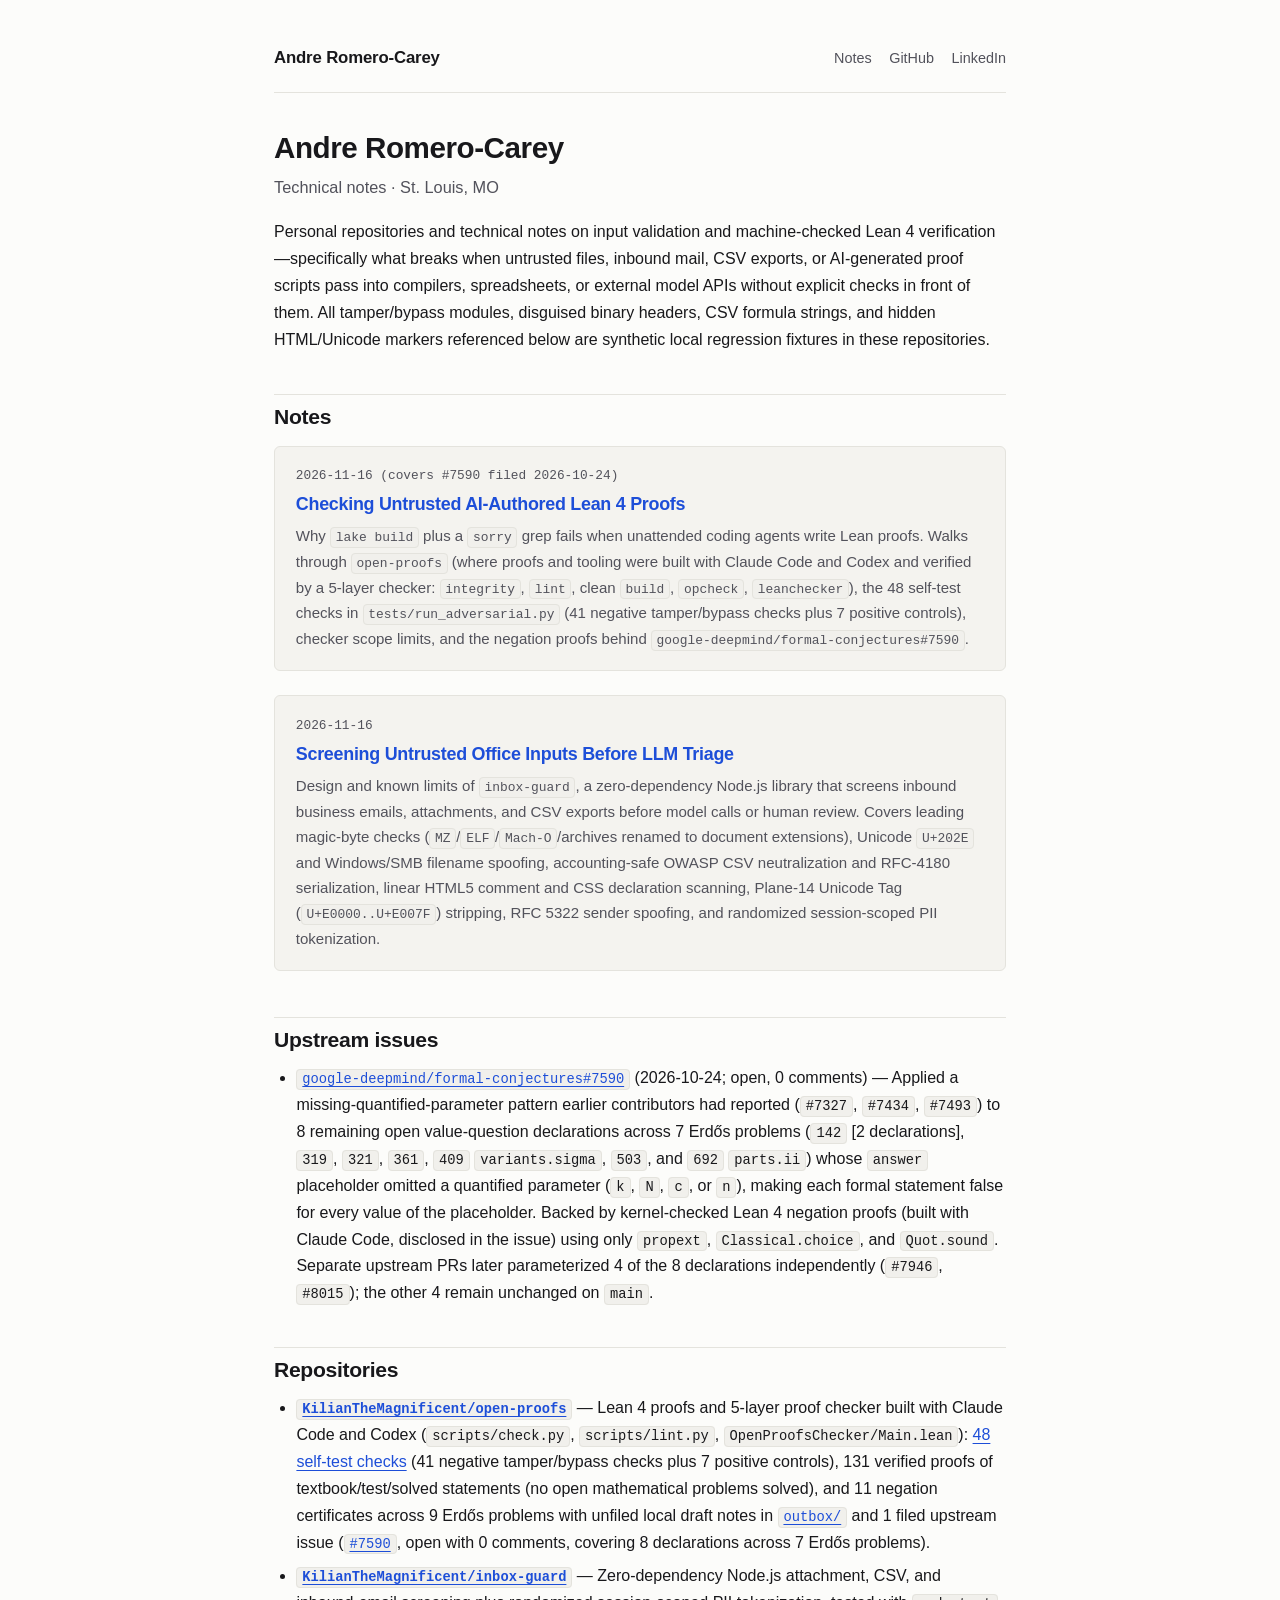
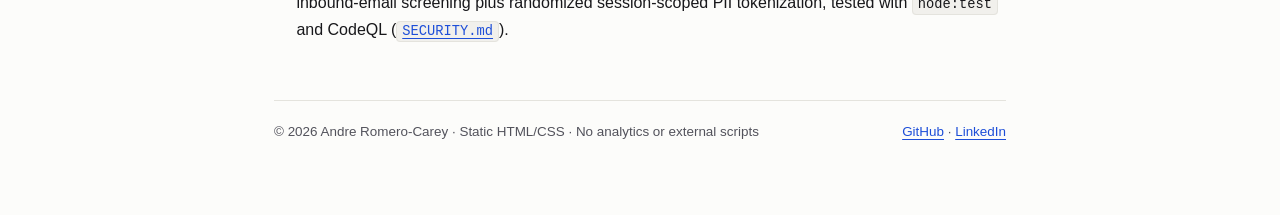
==== commit 95b25d56: "Simplify index layout and notes title" ====
--- a/index.html
+++ b/index.html
@@ -3,8 +3,8 @@
 <head>
   <meta charset="utf-8">
   <meta name="viewport" content="width=device-width, initial-scale=1">
-  <title>Andre Romero-Carey — Security &amp; Verification Notes</title>
-  <meta name="description" content="Technical notes by Andre Romero-Carey on input-validation libraries and machine-checked Lean 4 verification.">
+  <title>Andre Romero-Carey — Notes</title>
+  <meta name="description" content="Technical notes by Andre Romero-Carey on input validation and machine-checked Lean 4 verification.">
   <meta name="author" content="Andre Romero-Carey">
   <link rel="canonical" href="https://kilianthemagnificent.github.io/">
   <link rel="icon" href="data:image/svg+xml,%3Csvg xmlns='http://www.w3.org/2000/svg' viewBox='0 0 32 32'%3E%3Crect width='32' height='32' rx='6' fill='%2318181b'/%3E%3Ctext x='16' y='22' font-family='monospace' font-size='16' font-weight='700' fill='%23fcfcfa' text-anchor='middle'%3EAR%3C/text%3E%3C/svg%3E">
@@ -16,38 +16,23 @@
       <a class="site-brand" href="./">Andre Romero-Carey</a>
       <nav class="site-nav" aria-label="Primary">
         <a href="#notes">Notes</a>
-        <a href="#disclosures">Upstream Issues</a>
-        <a href="#repositories">Repositories</a>
         <a href="https://github.com/KilianTheMagnificent">GitHub</a>
         <a href="https://www.linkedin.com/in/andre-romerocarey">LinkedIn</a>
       </nav>
     </header>
 
     <main>
-      <h1>Andre Romero-Carey — Security &amp; Verification Notes</h1>
-      <p class="subtitle">Software Developer · St. Louis, MO</p>
-
-      <div class="meta-links">
-        <a href="https://github.com/KilianTheMagnificent">github.com/KilianTheMagnificent</a>
-        <span class="sep" aria-hidden="true">·</span>
-        <a href="https://www.linkedin.com/in/andre-romerocarey">linkedin.com/in/andre-romerocarey</a>
-      </div>
+      <h1>Andre Romero-Carey</h1>
+      <p class="subtitle">Technical notes · St. Louis, MO</p>
 
       <p>
-        Software developer working on input-validation libraries and machine-checked Lean 4 verification. The notes here examine what breaks when untrusted files, inbound mail, CSV exports, or AI-generated proof scripts pass into compilers, spreadsheets, or external model APIs without explicit validation in front of them.
-      </p>
-      <p>
-        All adversarial test cases referenced below—checker tamper/bypass modules, disguised binary headers, CSV formula strings, and hidden HTML/Unicode markers—are synthetic local regression fixtures run against my own repositories.
+        Personal repositories and technical notes on input validation and machine-checked Lean 4 verification—specifically what breaks when untrusted files, inbound mail, CSV exports, or AI-generated proof scripts pass into compilers, spreadsheets, or external model APIs without explicit checks in front of them. All tamper/bypass modules, disguised binary headers, CSV formula strings, and hidden HTML/Unicode markers referenced below are synthetic local regression fixtures in these repositories.
       </p>
 
-      <h2 id="notes">Research Notes</h2>
+      <h2 id="notes">Notes</h2>
       <ul class="note-list">
         <li class="note-card">
-          <div class="note-card-meta">
-            <span>2026-11-16 (covers #7590 filed 2026-10-24)</span>
-            <span class="badge">Lean 4</span>
-            <span class="badge">Proof Checking</span>
-          </div>
+          <div class="note-card-meta">2026-11-16 (covers #7590 filed 2026-10-24)</div>
           <h3><a href="notes/lean4-verifier-adversarial-suite.html">Checking Untrusted AI-Authored Lean 4 Proofs</a></h3>
           <p>
             Why <code>lake build</code> plus a <code>sorry</code> grep fails when unattended coding agents write Lean proofs. Walks through <code>open-proofs</code> (where proofs and tooling were built with Claude Code and Codex and verified by a 5-layer checker: <code>integrity</code>, <code>lint</code>, clean <code>build</code>, <code>opcheck</code>, <code>leanchecker</code>), the 48 self-test checks in <code>tests/run_adversarial.py</code> (41 negative tamper/bypass checks plus 7 positive controls), checker scope limits, and the negation proofs behind <code>google-deepmind/formal-conjectures#7590</code>.
@@ -55,11 +40,7 @@
         </li>
 
         <li class="note-card">
-          <div class="note-card-meta">
-            <span>2026-11-16</span>
-            <span class="badge">Input Screening</span>
-            <span class="badge">LLM Triage</span>
-          </div>
+          <div class="note-card-meta">2026-11-16</div>
           <h3><a href="notes/untrusted-office-input-defenses.html">Screening Untrusted Office Inputs Before LLM Triage</a></h3>
           <p>
             Design and known limits of <code>inbox-guard</code>, a zero-dependency Node.js library that screens inbound business emails, attachments, and CSV exports before model calls or human review. Covers leading magic-byte checks (<code>MZ</code>/<code>ELF</code>/<code>Mach-O</code>/archives renamed to document extensions), Unicode <code>U+202E</code> and Windows/SMB filename spoofing, accounting-safe OWASP CSV neutralization and RFC-4180 serialization, linear HTML5 comment and CSS declaration scanning, Plane-14 Unicode Tag (<code>U+E0000..U+E007F</code>) stripping, RFC 5322 sender spoofing, and randomized session-scoped PII tokenization.
@@ -67,29 +48,15 @@
         </li>
       </ul>
 
-      <h2 id="disclosures">Upstream Issues</h2>
-      <div class="table-wrap">
-        <table>
-          <thead>
-            <tr>
-              <th>Date</th>
-              <th>Issue &amp; Status</th>
-              <th>Details</th>
-            </tr>
-          </thead>
-          <tbody>
-            <tr>
-              <td>2026-10-24</td>
-              <td><a href="https://github.com/google-deepmind/formal-conjectures/issues/7590"><code>google-deepmind/formal-conjectures#7590</code></a><br><small>(open, 0 comments)</small></td>
-              <td>
-                Applied a missing-quantified-parameter pattern earlier contributors had reported (<code>#7327</code>, <code>#7434</code>, <code>#7493</code>) to 8 remaining open value-question declarations across 7 Erdős problems (<code>142</code> [2 declarations], <code>319</code>, <code>321</code>, <code>361</code>, <code>409</code> <code>variants.sigma</code>, <code>503</code>, and <code>692</code> <code>parts.ii</code>) whose <code>answer</code> placeholder omitted a quantified parameter (<code>k</code>, <code>N</code>, <code>c</code>, or <code>n</code>), making each formal statement false for every value of the placeholder. Backed by kernel-checked Lean 4 negation proofs (built with Claude Code, disclosed in the issue) using only <code>propext</code>, <code>Classical.choice</code>, and <code>Quot.sound</code>. Separate upstream PRs later parameterized 4 of the 8 declarations independently (<code>#7946</code>, <code>#8015</code>); the other 4 remain unchanged on <code>main</code>.
-              </td>
-            </tr>
-          </tbody>
-        </table>
-      </div>
+      <h2 id="upstream">Upstream issues</h2>
+      <ul>
+        <li>
+          <a href="https://github.com/google-deepmind/formal-conjectures/issues/7590"><code>google-deepmind/formal-conjectures#7590</code></a> (2026-10-24; open, 0 comments) —
+          Applied a missing-quantified-parameter pattern earlier contributors had reported (<code>#7327</code>, <code>#7434</code>, <code>#7493</code>) to 8 remaining open value-question declarations across 7 Erdős problems (<code>142</code> [2 declarations], <code>319</code>, <code>321</code>, <code>361</code>, <code>409</code> <code>variants.sigma</code>, <code>503</code>, and <code>692</code> <code>parts.ii</code>) whose <code>answer</code> placeholder omitted a quantified parameter (<code>k</code>, <code>N</code>, <code>c</code>, or <code>n</code>), making each formal statement false for every value of the placeholder. Backed by kernel-checked Lean 4 negation proofs (built with Claude Code, disclosed in the issue) using only <code>propext</code>, <code>Classical.choice</code>, and <code>Quot.sound</code>. Separate upstream PRs later parameterized 4 of the 8 declarations independently (<code>#7946</code>, <code>#8015</code>); the other 4 remain unchanged on <code>main</code>.
+        </li>
+      </ul>
 
-      <h2 id="repositories">Public Repositories</h2>
+      <h2 id="repositories">Repositories</h2>
       <ul>
         <li>
           <strong><a href="https://github.com/KilianTheMagnificent/open-proofs"><code>KilianTheMagnificent/open-proofs</code></a></strong> —
--- a/styles.css
+++ b/styles.css
@@ -9,9 +9,6 @@
   --border: #e4e3dd;
   --accent: #1d4ed8;
   --accent-hover: #1e3a8a;
-  --badge-bg: #eef2ff;
-  --badge-text: #1e40af;
-  --badge-border: #c7d2fe;
   --callout-bg: #f8fafc;
   --callout-border: #cbd5e1;
   --font-sans: -apple-system, BlinkMacSystemFont, "Inter", "Segoe UI", Roboto, Helvetica, Arial, sans-serif;
@@ -30,9 +27,6 @@
     --border: #262b36;
     --accent: #60a5fa;
     --accent-hover: #93c5fd;
-    --badge-bg: #172554;
-    --badge-text: #bfdbfe;
-    --badge-border: #1e3a8a;
     --callout-bg: #141821;
     --callout-border: #2e3646;
   }
@@ -216,17 +210,6 @@
   font-family: var(--font-mono);
   color: var(--muted);
   margin-bottom: 0.4rem;
-}
-
-.badge {
-  display: inline-block;
-  font-family: var(--font-mono);
-  font-size: 0.74rem;
-  padding: 0.1rem 0.45rem;
-  border-radius: 4px;
-  background: var(--badge-bg);
-  color: var(--badge-text);
-  border: 1px solid var(--badge-border);
 }
 
 .note-card h3 {
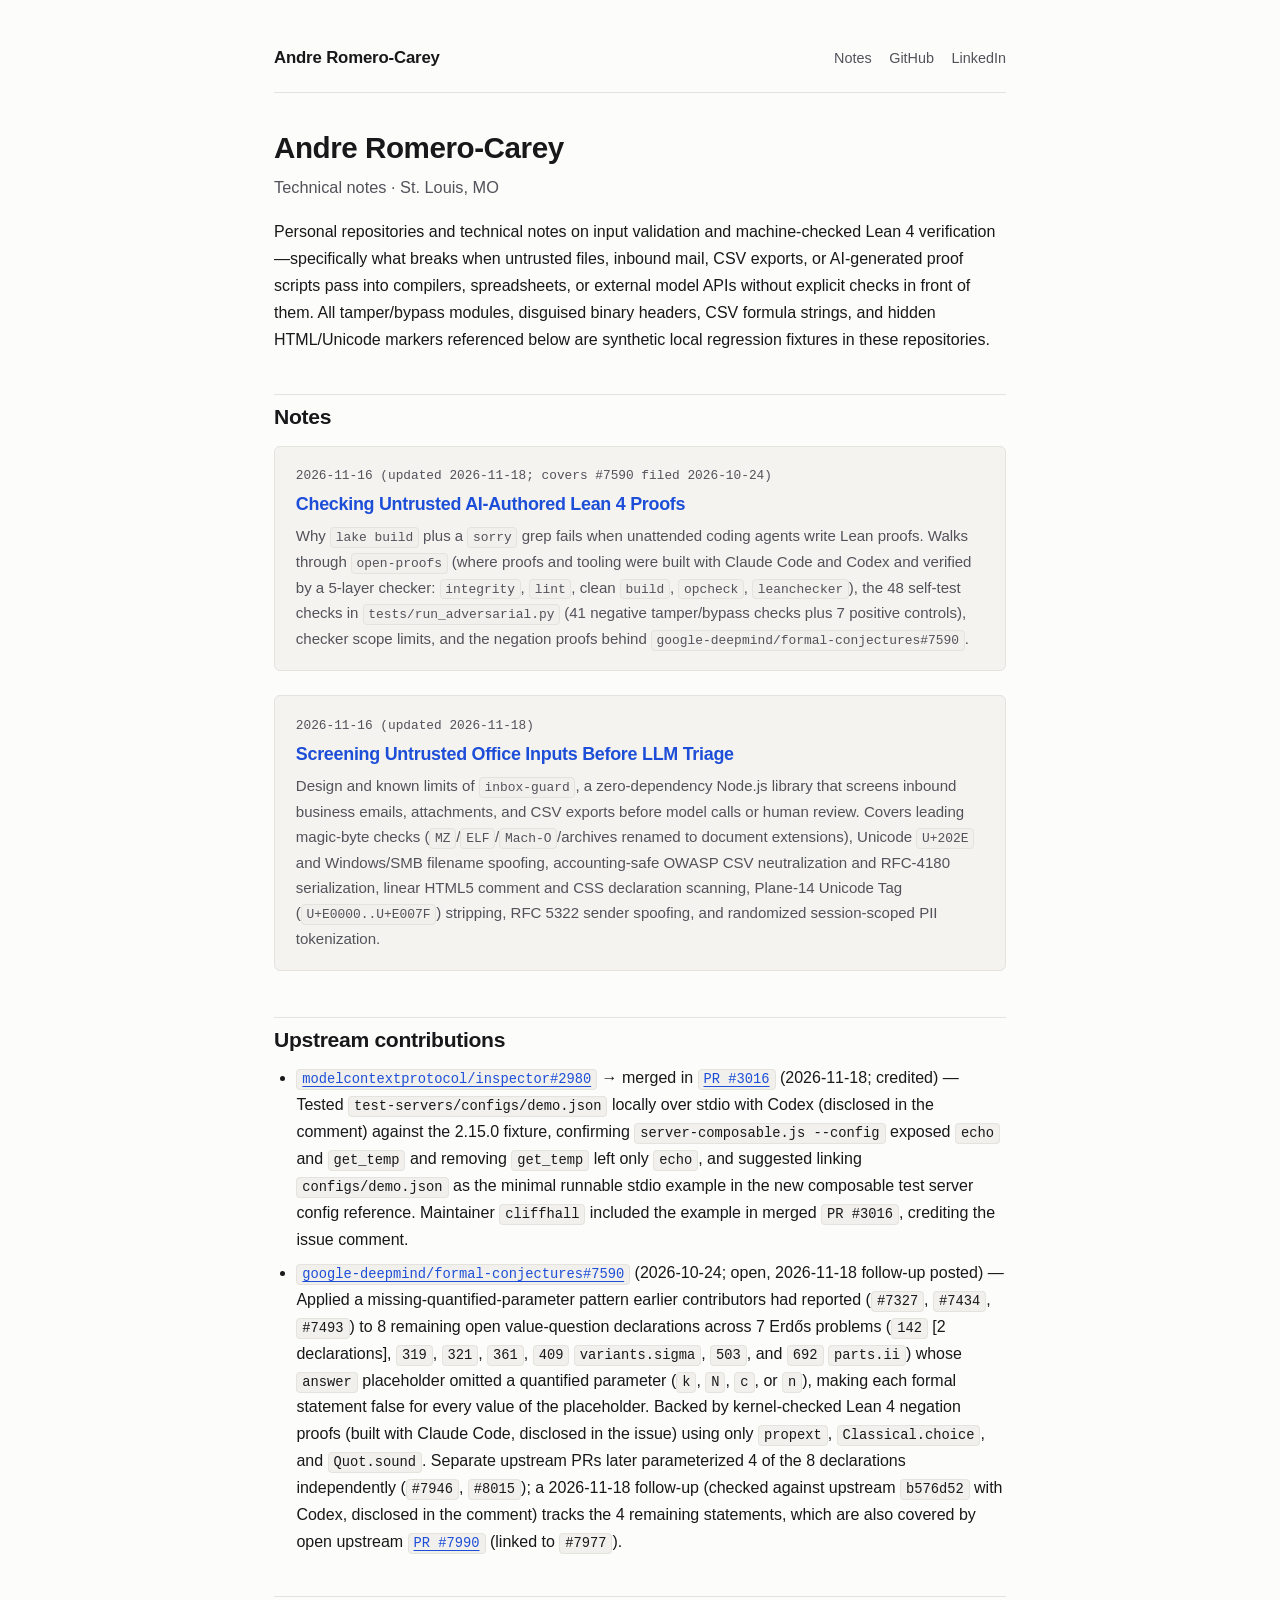
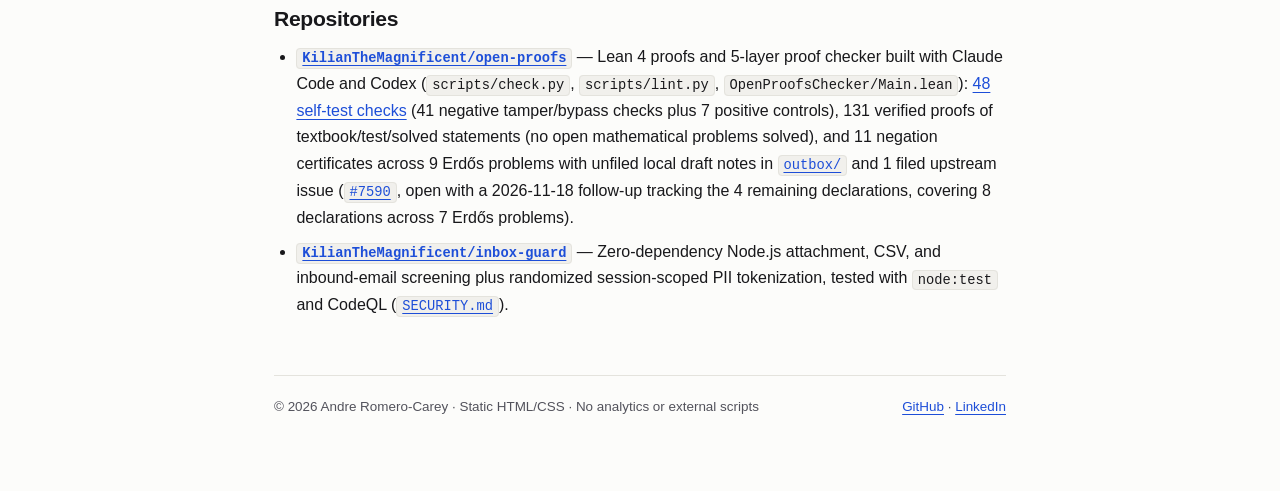
==== commit 12b50204: "Sync #7590, inspector#2980/PR #3016, inbox-guard 633f2dd, and add CONTRIBUTING/LICENSE" ====
--- a/index.html
+++ b/index.html
@@ -32,7 +32,7 @@
       <h2 id="notes">Notes</h2>
       <ul class="note-list">
         <li class="note-card">
-          <div class="note-card-meta">2026-11-16 (covers #7590 filed 2026-10-24)</div>
+          <div class="note-card-meta">2026-11-16 (updated 2026-11-18; covers #7590 filed 2026-10-24)</div>
           <h3><a href="notes/lean4-verifier-adversarial-suite.html">Checking Untrusted AI-Authored Lean 4 Proofs</a></h3>
           <p>
             Why <code>lake build</code> plus a <code>sorry</code> grep fails when unattended coding agents write Lean proofs. Walks through <code>open-proofs</code> (where proofs and tooling were built with Claude Code and Codex and verified by a 5-layer checker: <code>integrity</code>, <code>lint</code>, clean <code>build</code>, <code>opcheck</code>, <code>leanchecker</code>), the 48 self-test checks in <code>tests/run_adversarial.py</code> (41 negative tamper/bypass checks plus 7 positive controls), checker scope limits, and the negation proofs behind <code>google-deepmind/formal-conjectures#7590</code>.
@@ -40,7 +40,7 @@
         </li>
 
         <li class="note-card">
-          <div class="note-card-meta">2026-11-16</div>
+          <div class="note-card-meta">2026-11-16 (updated 2026-11-18)</div>
           <h3><a href="notes/untrusted-office-input-defenses.html">Screening Untrusted Office Inputs Before LLM Triage</a></h3>
           <p>
             Design and known limits of <code>inbox-guard</code>, a zero-dependency Node.js library that screens inbound business emails, attachments, and CSV exports before model calls or human review. Covers leading magic-byte checks (<code>MZ</code>/<code>ELF</code>/<code>Mach-O</code>/archives renamed to document extensions), Unicode <code>U+202E</code> and Windows/SMB filename spoofing, accounting-safe OWASP CSV neutralization and RFC-4180 serialization, linear HTML5 comment and CSS declaration scanning, Plane-14 Unicode Tag (<code>U+E0000..U+E007F</code>) stripping, RFC 5322 sender spoofing, and randomized session-scoped PII tokenization.
@@ -48,11 +48,15 @@
         </li>
       </ul>
 
-      <h2 id="upstream">Upstream issues</h2>
+      <h2 id="upstream">Upstream contributions</h2>
       <ul>
         <li>
-          <a href="https://github.com/google-deepmind/formal-conjectures/issues/7590"><code>google-deepmind/formal-conjectures#7590</code></a> (2026-10-24; open, 0 comments) —
-          Applied a missing-quantified-parameter pattern earlier contributors had reported (<code>#7327</code>, <code>#7434</code>, <code>#7493</code>) to 8 remaining open value-question declarations across 7 Erdős problems (<code>142</code> [2 declarations], <code>319</code>, <code>321</code>, <code>361</code>, <code>409</code> <code>variants.sigma</code>, <code>503</code>, and <code>692</code> <code>parts.ii</code>) whose <code>answer</code> placeholder omitted a quantified parameter (<code>k</code>, <code>N</code>, <code>c</code>, or <code>n</code>), making each formal statement false for every value of the placeholder. Backed by kernel-checked Lean 4 negation proofs (built with Claude Code, disclosed in the issue) using only <code>propext</code>, <code>Classical.choice</code>, and <code>Quot.sound</code>. Separate upstream PRs later parameterized 4 of the 8 declarations independently (<code>#7946</code>, <code>#8015</code>); the other 4 remain unchanged on <code>main</code>.
+          <a href="https://github.com/modelcontextprotocol/inspector/issues/2980"><code>modelcontextprotocol/inspector#2980</code></a> → merged in <a href="https://github.com/modelcontextprotocol/inspector/pull/3016"><code>PR #3016</code></a> (2026-11-18; credited) —
+          Tested <code>test-servers/configs/demo.json</code> locally over stdio with Codex (disclosed in the comment) against the 2.15.0 fixture, confirming <code>server-composable.js --config</code> exposed <code>echo</code> and <code>get_temp</code> and removing <code>get_temp</code> left only <code>echo</code>, and suggested linking <code>configs/demo.json</code> as the minimal runnable stdio example in the new composable test server config reference. Maintainer <code>cliffhall</code> included the example in merged <code>PR #3016</code>, crediting the issue comment.
+        </li>
+        <li>
+          <a href="https://github.com/google-deepmind/formal-conjectures/issues/7590"><code>google-deepmind/formal-conjectures#7590</code></a> (2026-10-24; open, 2026-11-18 follow-up posted) —
+          Applied a missing-quantified-parameter pattern earlier contributors had reported (<code>#7327</code>, <code>#7434</code>, <code>#7493</code>) to 8 remaining open value-question declarations across 7 Erdős problems (<code>142</code> [2 declarations], <code>319</code>, <code>321</code>, <code>361</code>, <code>409</code> <code>variants.sigma</code>, <code>503</code>, and <code>692</code> <code>parts.ii</code>) whose <code>answer</code> placeholder omitted a quantified parameter (<code>k</code>, <code>N</code>, <code>c</code>, or <code>n</code>), making each formal statement false for every value of the placeholder. Backed by kernel-checked Lean 4 negation proofs (built with Claude Code, disclosed in the issue) using only <code>propext</code>, <code>Classical.choice</code>, and <code>Quot.sound</code>. Separate upstream PRs later parameterized 4 of the 8 declarations independently (<code>#7946</code>, <code>#8015</code>); a 2026-11-18 follow-up (checked against upstream <code>b576d52</code> with Codex, disclosed in the comment) tracks the 4 remaining statements, which are also covered by open upstream <a href="https://github.com/google-deepmind/formal-conjectures/pull/7990"><code>PR #7990</code></a> (linked to <code>#7977</code>).
         </li>
       </ul>
 
@@ -60,7 +64,7 @@
       <ul>
         <li>
           <strong><a href="https://github.com/KilianTheMagnificent/open-proofs"><code>KilianTheMagnificent/open-proofs</code></a></strong> —
-          Lean 4 proofs and 5-layer proof checker built with Claude Code and Codex (<code>scripts/check.py</code>, <code>scripts/lint.py</code>, <code>OpenProofsChecker/Main.lean</code>): <a href="https://github.com/KilianTheMagnificent/open-proofs/blob/main/tests/run_adversarial.py">48 self-test checks</a> (41 negative tamper/bypass checks plus 7 positive controls), 131 verified proofs of textbook/test/solved statements (no open mathematical problems solved), and 11 negation certificates across 9 Erdős problems with unfiled local draft notes in <a href="https://github.com/KilianTheMagnificent/open-proofs/tree/main/outbox"><code>outbox/</code></a> and 1 filed upstream issue (<a href="https://github.com/google-deepmind/formal-conjectures/issues/7590"><code>#7590</code></a>, open with 0 comments, covering 8 declarations across 7 Erdős problems).
+          Lean 4 proofs and 5-layer proof checker built with Claude Code and Codex (<code>scripts/check.py</code>, <code>scripts/lint.py</code>, <code>OpenProofsChecker/Main.lean</code>): <a href="https://github.com/KilianTheMagnificent/open-proofs/blob/main/tests/run_adversarial.py">48 self-test checks</a> (41 negative tamper/bypass checks plus 7 positive controls), 131 verified proofs of textbook/test/solved statements (no open mathematical problems solved), and 11 negation certificates across 9 Erdős problems with unfiled local draft notes in <a href="https://github.com/KilianTheMagnificent/open-proofs/tree/main/outbox"><code>outbox/</code></a> and 1 filed upstream issue (<a href="https://github.com/google-deepmind/formal-conjectures/issues/7590"><code>#7590</code></a>, open with a 2026-11-18 follow-up tracking the 4 remaining declarations, covering 8 declarations across 7 Erdős problems).
         </li>
         <li>
           <strong><a href="https://github.com/KilianTheMagnificent/inbox-guard"><code>KilianTheMagnificent/inbox-guard</code></a></strong> —
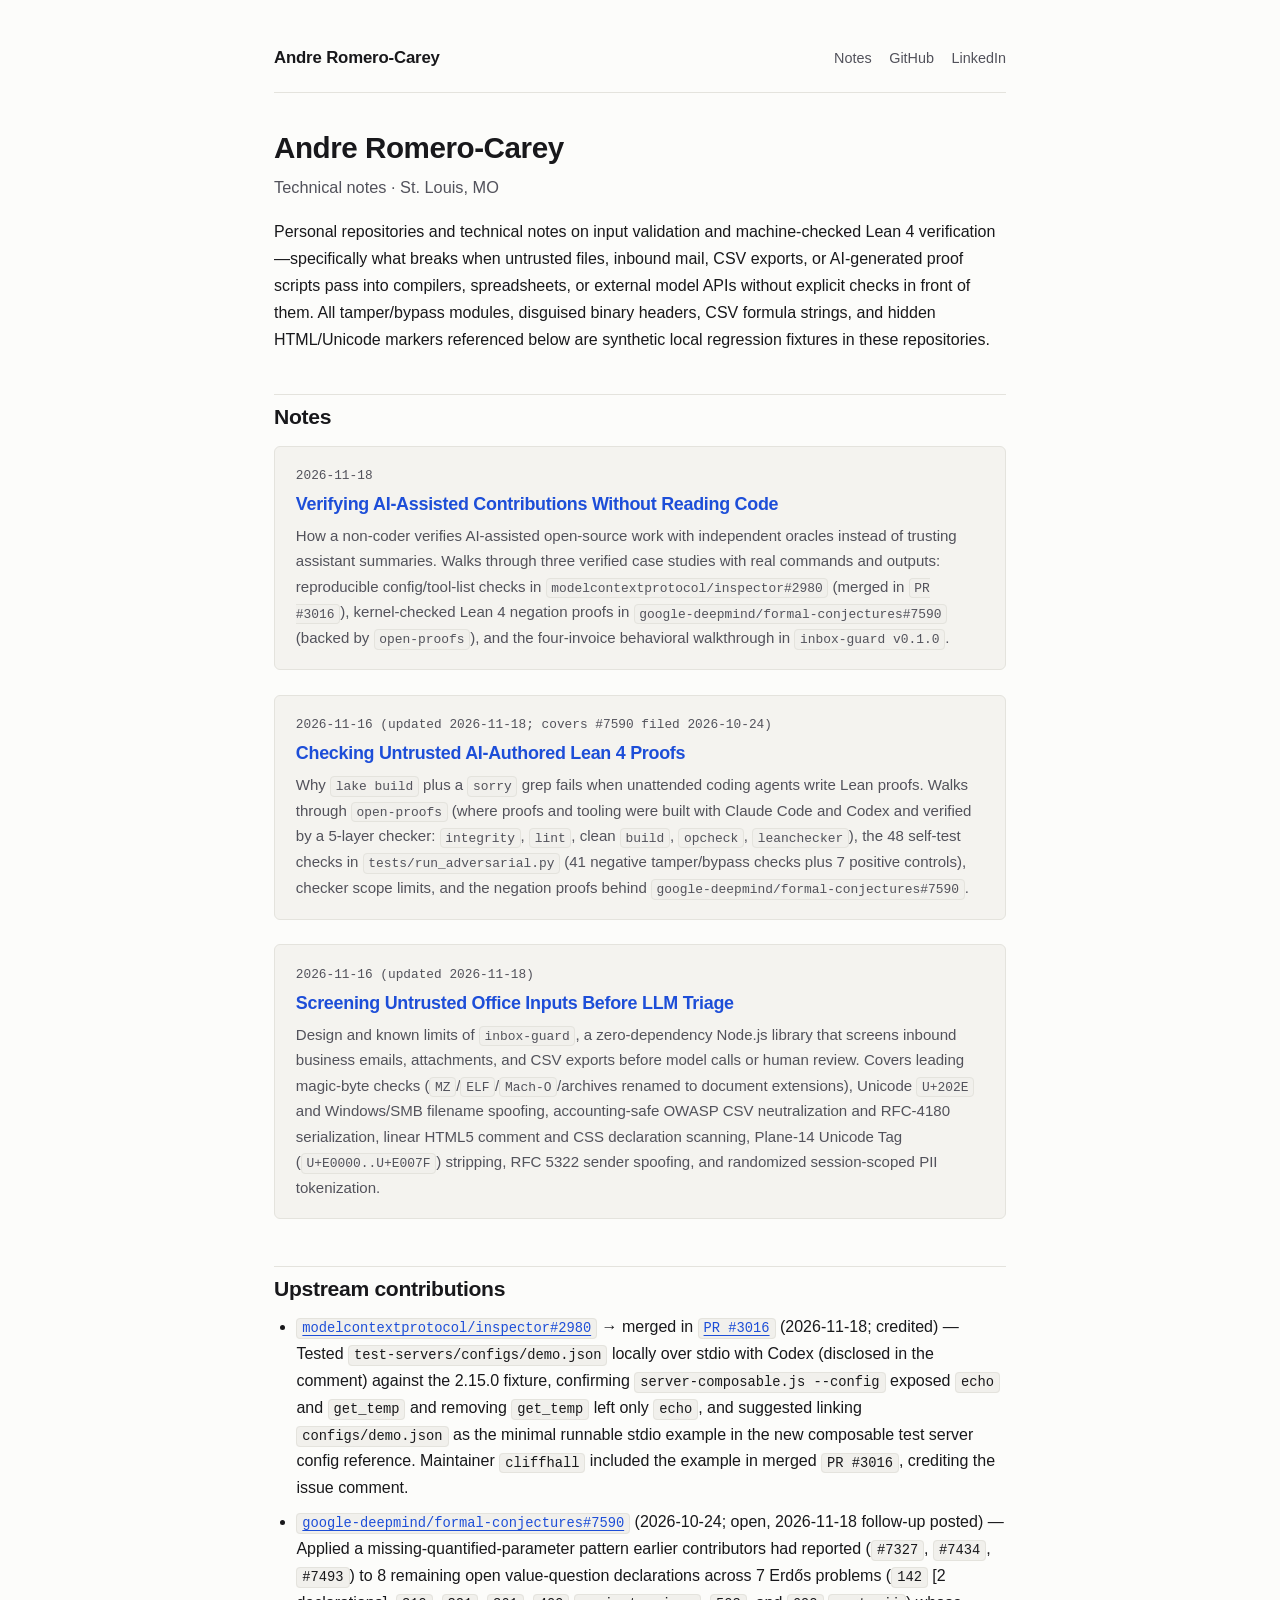
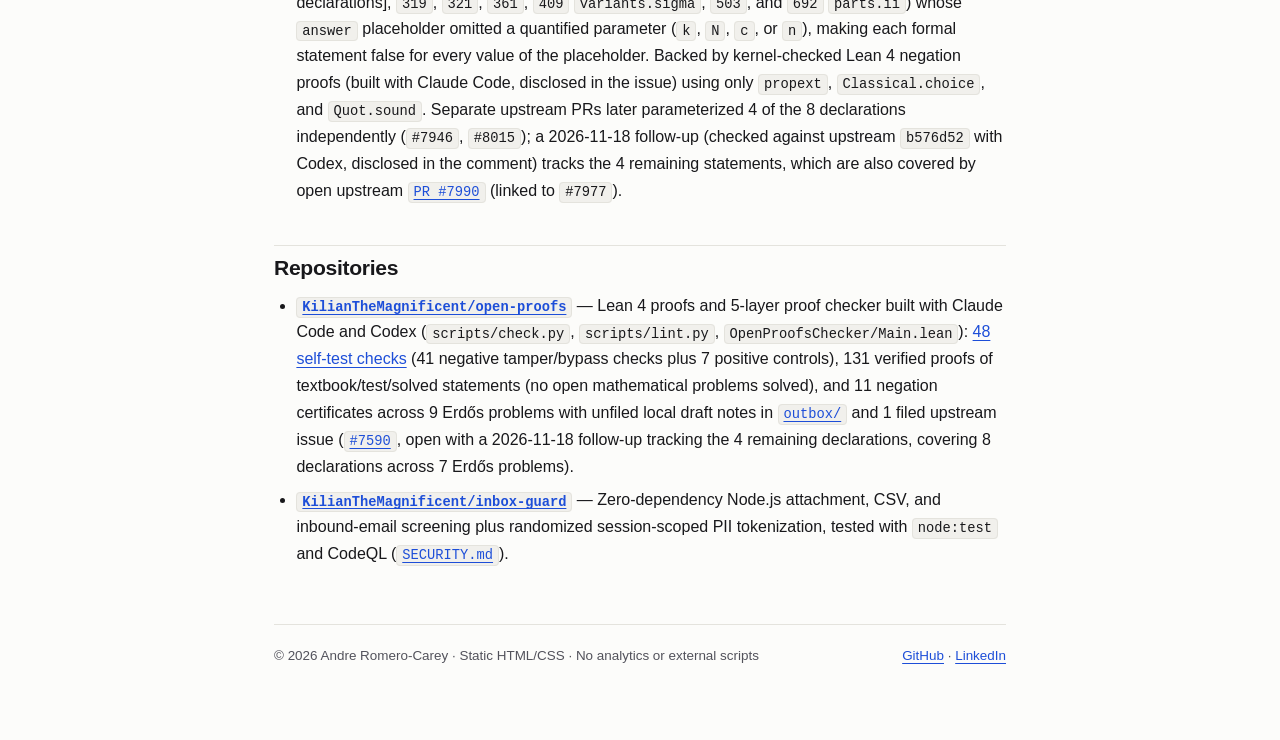
==== commit 6bd06d7e: "Add note on verifying AI-assisted contributions without reading code" ====
--- a/index.html
+++ b/index.html
@@ -4,7 +4,7 @@
   <meta charset="utf-8">
   <meta name="viewport" content="width=device-width, initial-scale=1">
   <title>Andre Romero-Carey — Notes</title>
-  <meta name="description" content="Technical notes by Andre Romero-Carey on input validation and machine-checked Lean 4 verification.">
+  <meta name="description" content="Technical notes by Andre Romero-Carey on verifying AI-assisted work without reading code, input validation, and machine-checked Lean 4 verification.">
   <meta name="author" content="Andre Romero-Carey">
   <link rel="canonical" href="https://kilianthemagnificent.github.io/">
   <link rel="icon" href="data:image/svg+xml,%3Csvg xmlns='http://www.w3.org/2000/svg' viewBox='0 0 32 32'%3E%3Crect width='32' height='32' rx='6' fill='%2318181b'/%3E%3Ctext x='16' y='22' font-family='monospace' font-size='16' font-weight='700' fill='%23fcfcfa' text-anchor='middle'%3EAR%3C/text%3E%3C/svg%3E">
@@ -31,6 +31,14 @@
 
       <h2 id="notes">Notes</h2>
       <ul class="note-list">
+        <li class="note-card">
+          <div class="note-card-meta">2026-11-18</div>
+          <h3><a href="notes/verifying-ai-contributions-without-reading-code.html">Verifying AI-Assisted Contributions Without Reading Code</a></h3>
+          <p>
+            How a non-coder verifies AI-assisted open-source work with independent oracles instead of trusting assistant summaries. Walks through three verified case studies with real commands and outputs: reproducible config/tool-list checks in <code>modelcontextprotocol/inspector#2980</code> (merged in <code>PR #3016</code>), kernel-checked Lean 4 negation proofs in <code>google-deepmind/formal-conjectures#7590</code> (backed by <code>open-proofs</code>), and the four-invoice behavioral walkthrough in <code>inbox-guard v0.1.0</code>.
+          </p>
+        </li>
+
         <li class="note-card">
           <div class="note-card-meta">2026-11-16 (updated 2026-11-18; covers #7590 filed 2026-10-24)</div>
           <h3><a href="notes/lean4-verifier-adversarial-suite.html">Checking Untrusted AI-Authored Lean 4 Proofs</a></h3>
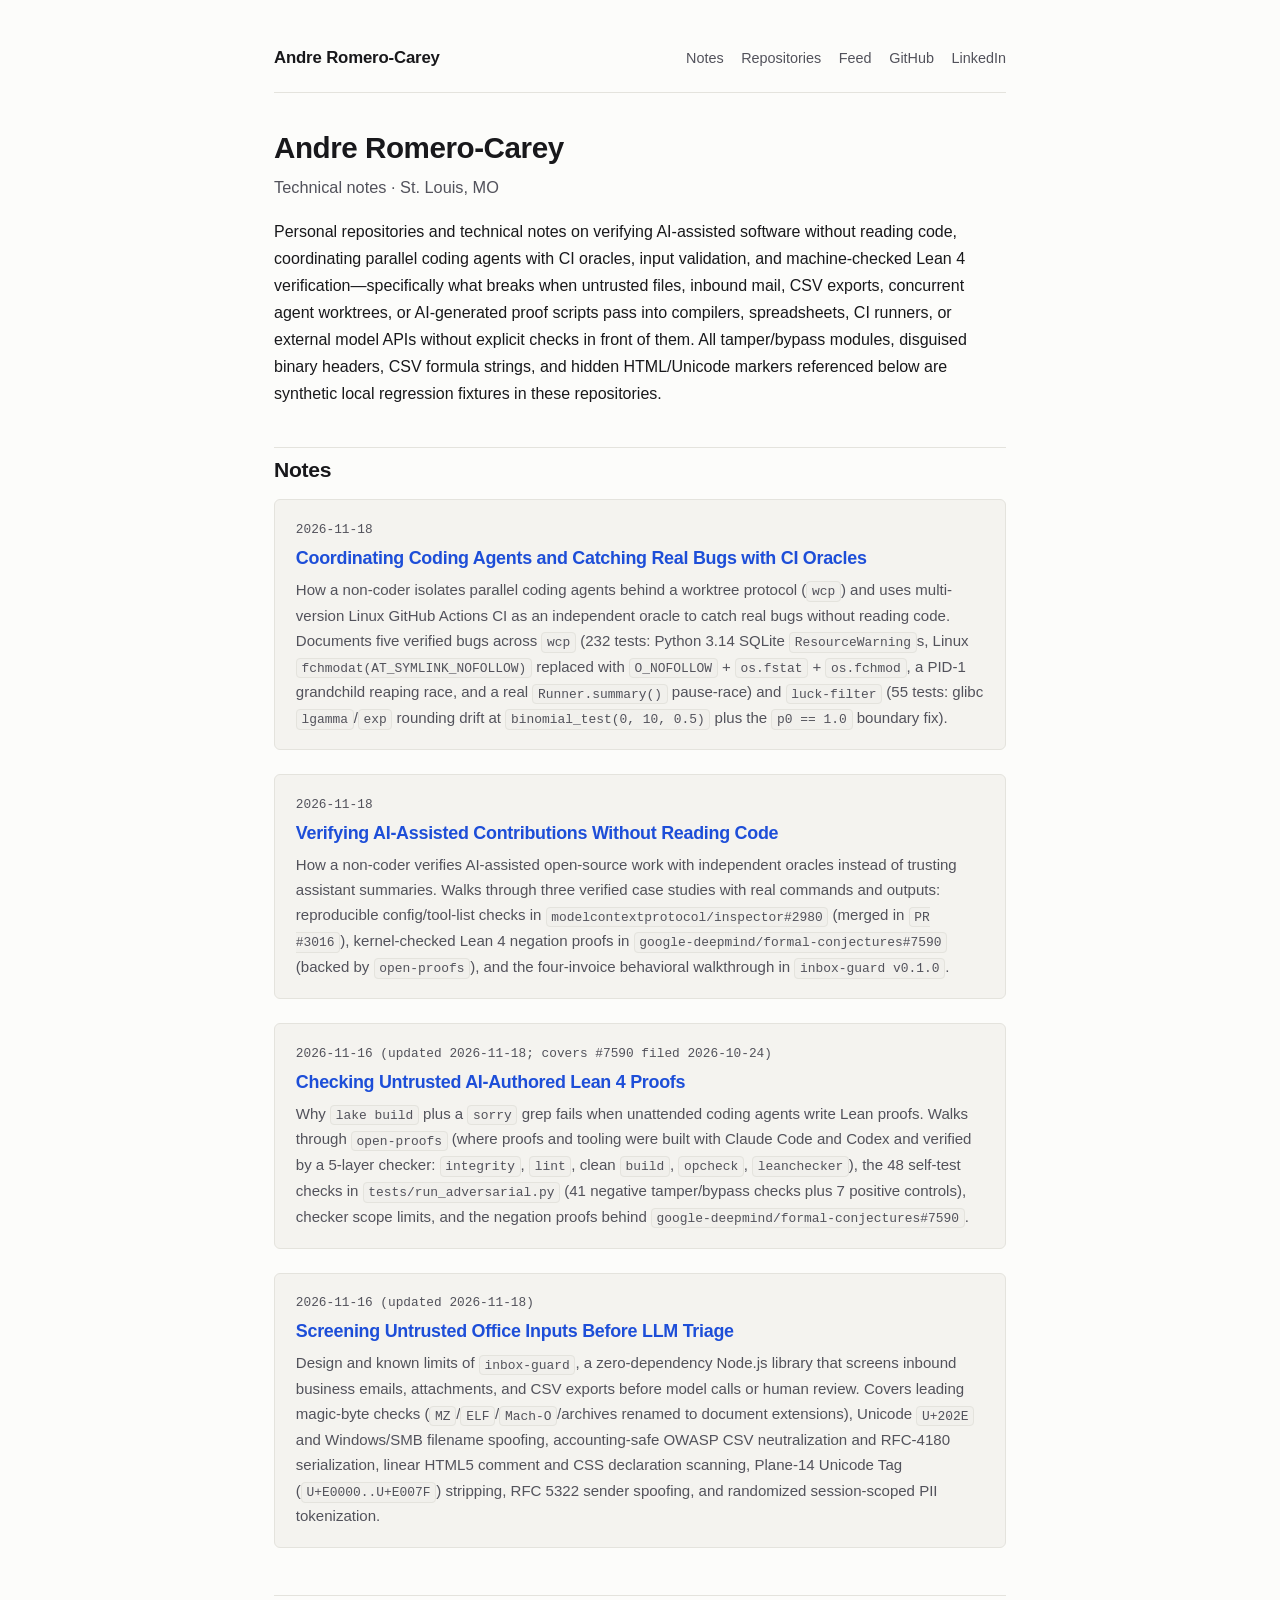
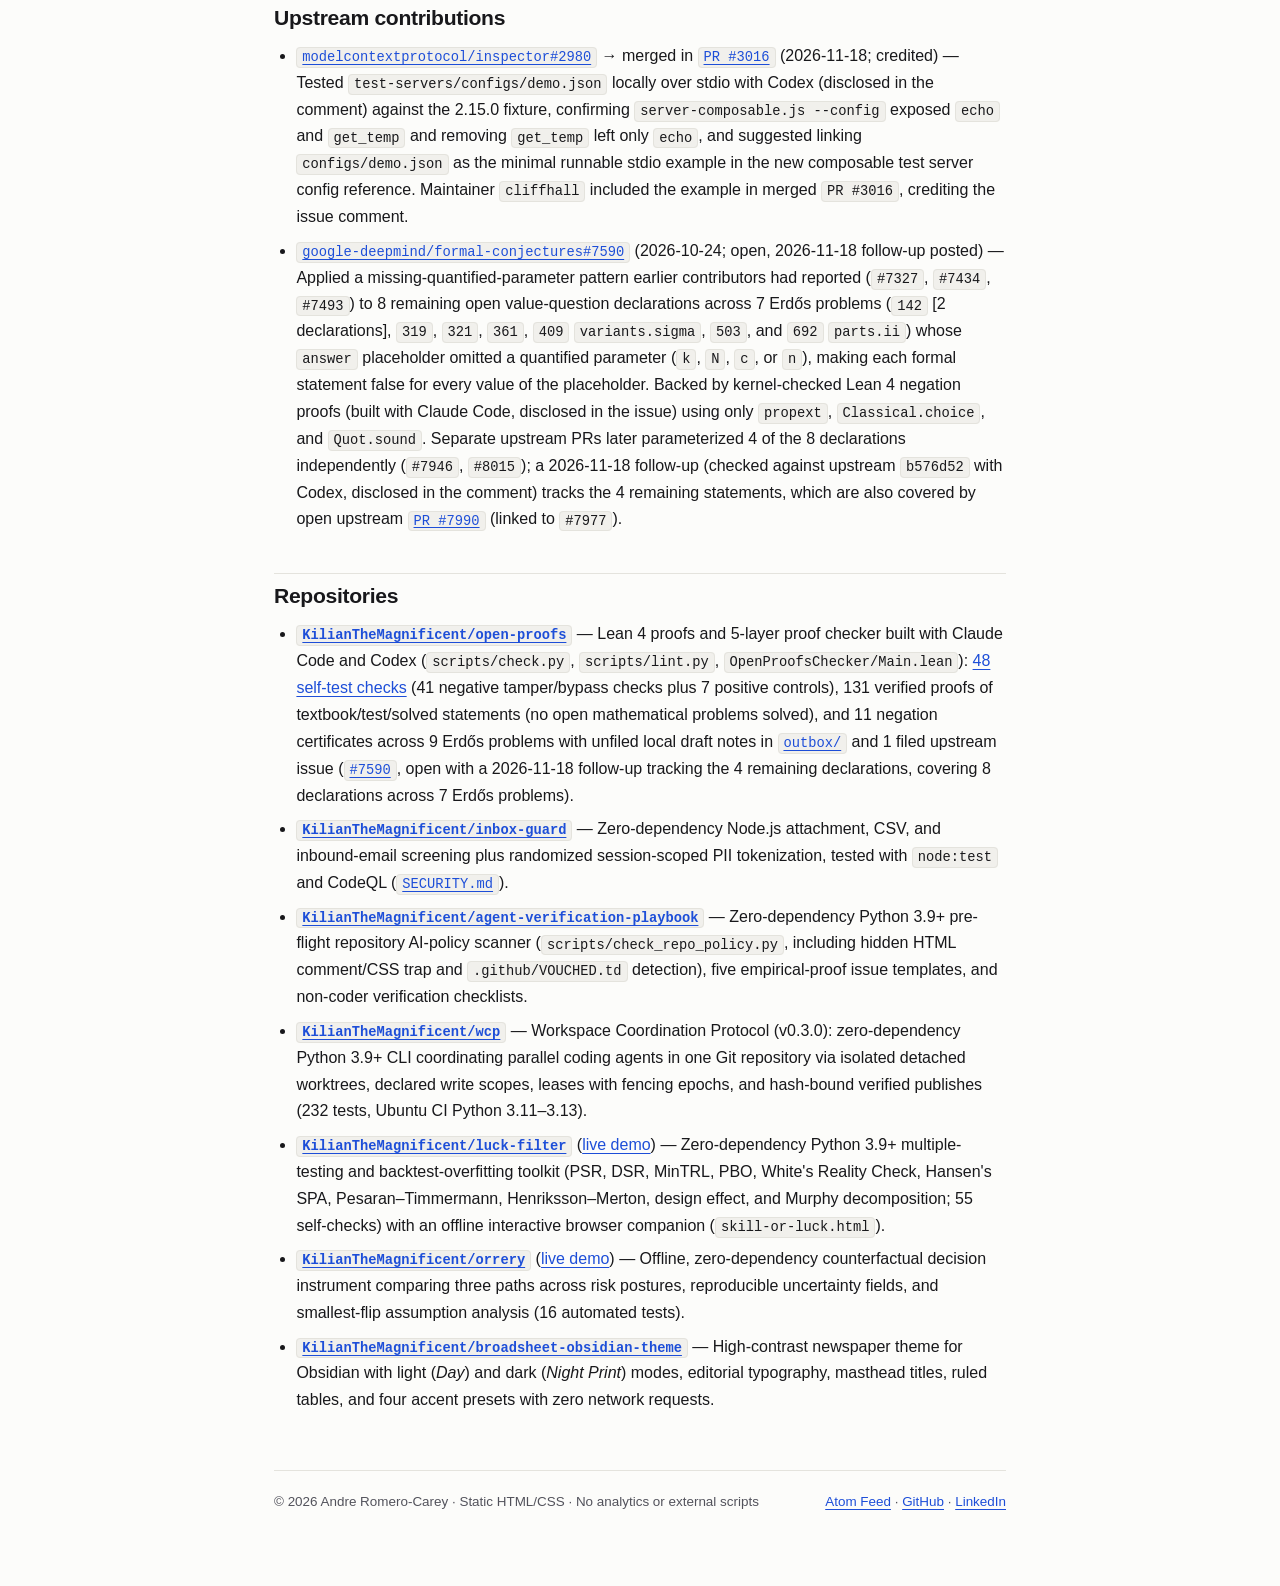
==== commit 1031b6d0: "Add Note #4 on CI oracles, Atom feed, OG metadata, repo index, and community files" ====
--- a/index.html
+++ b/index.html
@@ -4,9 +4,15 @@
   <meta charset="utf-8">
   <meta name="viewport" content="width=device-width, initial-scale=1">
   <title>Andre Romero-Carey — Notes</title>
-  <meta name="description" content="Technical notes by Andre Romero-Carey on verifying AI-assisted work without reading code, input validation, and machine-checked Lean 4 verification.">
+  <meta name="description" content="Technical notes by Andre Romero-Carey on verifying AI-assisted work without reading code, multi-agent coordination with CI oracles, input validation, and machine-checked Lean 4 verification.">
   <meta name="author" content="Andre Romero-Carey">
+  <meta property="og:title" content="Andre Romero-Carey — Notes">
+  <meta property="og:description" content="Technical notes by Andre Romero-Carey on verifying AI-assisted work without reading code, multi-agent coordination with CI oracles, input validation, and machine-checked Lean 4 verification.">
+  <meta property="og:type" content="website">
+  <meta property="og:url" content="https://kilianthemagnificent.github.io/">
+  <meta name="twitter:card" content="summary">
   <link rel="canonical" href="https://kilianthemagnificent.github.io/">
+  <link rel="alternate" type="application/atom+xml" title="Andre Romero-Carey — Notes" href="https://kilianthemagnificent.github.io/feed.xml">
   <link rel="icon" href="data:image/svg+xml,%3Csvg xmlns='http://www.w3.org/2000/svg' viewBox='0 0 32 32'%3E%3Crect width='32' height='32' rx='6' fill='%2318181b'/%3E%3Ctext x='16' y='22' font-family='monospace' font-size='16' font-weight='700' fill='%23fcfcfa' text-anchor='middle'%3EAR%3C/text%3E%3C/svg%3E">
   <link rel="stylesheet" href="styles.css">
 </head>
@@ -16,6 +22,8 @@
       <a class="site-brand" href="./">Andre Romero-Carey</a>
       <nav class="site-nav" aria-label="Primary">
         <a href="#notes">Notes</a>
+        <a href="#repositories">Repositories</a>
+        <a href="feed.xml">Feed</a>
         <a href="https://github.com/KilianTheMagnificent">GitHub</a>
         <a href="https://www.linkedin.com/in/andre-romerocarey">LinkedIn</a>
       </nav>
@@ -26,11 +34,19 @@
       <p class="subtitle">Technical notes · St. Louis, MO</p>
 
       <p>
-        Personal repositories and technical notes on input validation and machine-checked Lean 4 verification—specifically what breaks when untrusted files, inbound mail, CSV exports, or AI-generated proof scripts pass into compilers, spreadsheets, or external model APIs without explicit checks in front of them. All tamper/bypass modules, disguised binary headers, CSV formula strings, and hidden HTML/Unicode markers referenced below are synthetic local regression fixtures in these repositories.
+        Personal repositories and technical notes on verifying AI-assisted software without reading code, coordinating parallel coding agents with CI oracles, input validation, and machine-checked Lean 4 verification—specifically what breaks when untrusted files, inbound mail, CSV exports, concurrent agent worktrees, or AI-generated proof scripts pass into compilers, spreadsheets, CI runners, or external model APIs without explicit checks in front of them. All tamper/bypass modules, disguised binary headers, CSV formula strings, and hidden HTML/Unicode markers referenced below are synthetic local regression fixtures in these repositories.
       </p>
 
       <h2 id="notes">Notes</h2>
       <ul class="note-list">
+        <li class="note-card">
+          <div class="note-card-meta">2026-11-18</div>
+          <h3><a href="notes/coordinating-coding-agents-with-ci-oracles.html">Coordinating Coding Agents and Catching Real Bugs with CI Oracles</a></h3>
+          <p>
+            How a non-coder isolates parallel coding agents behind a worktree protocol (<code>wcp</code>) and uses multi-version Linux GitHub Actions CI as an independent oracle to catch real bugs without reading code. Documents five verified bugs across <code>wcp</code> (232 tests: Python 3.14 SQLite <code>ResourceWarning</code>s, Linux <code>fchmodat(AT_SYMLINK_NOFOLLOW)</code> replaced with <code>O_NOFOLLOW</code> + <code>os.fstat</code> + <code>os.fchmod</code>, a PID-1 grandchild reaping race, and a real <code>Runner.summary()</code> pause-race) and <code>luck-filter</code> (55 tests: glibc <code>lgamma</code>/<code>exp</code> rounding drift at <code>binomial_test(0, 10, 0.5)</code> plus the <code>p0 == 1.0</code> boundary fix).
+          </p>
+        </li>
+
         <li class="note-card">
           <div class="note-card-meta">2026-11-18</div>
           <h3><a href="notes/verifying-ai-contributions-without-reading-code.html">Verifying AI-Assisted Contributions Without Reading Code</a></h3>
@@ -78,12 +94,33 @@
           <strong><a href="https://github.com/KilianTheMagnificent/inbox-guard"><code>KilianTheMagnificent/inbox-guard</code></a></strong> —
           Zero-dependency Node.js attachment, CSV, and inbound-email screening plus randomized session-scoped PII tokenization, tested with <code>node:test</code> and CodeQL (<a href="https://github.com/KilianTheMagnificent/inbox-guard/blob/main/SECURITY.md"><code>SECURITY.md</code></a>).
         </li>
+        <li>
+          <strong><a href="https://github.com/KilianTheMagnificent/agent-verification-playbook"><code>KilianTheMagnificent/agent-verification-playbook</code></a></strong> —
+          Zero-dependency Python 3.9+ pre-flight repository AI-policy scanner (<code>scripts/check_repo_policy.py</code>, including hidden HTML comment/CSS trap and <code>.github/VOUCHED.td</code> detection), five empirical-proof issue templates, and non-coder verification checklists.
+        </li>
+        <li>
+          <strong><a href="https://github.com/KilianTheMagnificent/wcp"><code>KilianTheMagnificent/wcp</code></a></strong> —
+          Workspace Coordination Protocol (v0.3.0): zero-dependency Python 3.9+ CLI coordinating parallel coding agents in one Git repository via isolated detached worktrees, declared write scopes, leases with fencing epochs, and hash-bound verified publishes (232 tests, Ubuntu CI Python 3.11–3.13).
+        </li>
+        <li>
+          <strong><a href="https://github.com/KilianTheMagnificent/luck-filter"><code>KilianTheMagnificent/luck-filter</code></a></strong> (<a href="https://kilianthemagnificent.github.io/luck-filter/">live demo</a>) —
+          Zero-dependency Python 3.9+ multiple-testing and backtest-overfitting toolkit (PSR, DSR, MinTRL, PBO, White's Reality Check, Hansen's SPA, Pesaran–Timmermann, Henriksson–Merton, design effect, and Murphy decomposition; 55 self-checks) with an offline interactive browser companion (<code>skill-or-luck.html</code>).
+        </li>
+        <li>
+          <strong><a href="https://github.com/KilianTheMagnificent/orrery"><code>KilianTheMagnificent/orrery</code></a></strong> (<a href="https://kilianthemagnificent.github.io/orrery/">live demo</a>) —
+          Offline, zero-dependency counterfactual decision instrument comparing three paths across risk postures, reproducible uncertainty fields, and smallest-flip assumption analysis (16 automated tests).
+        </li>
+        <li>
+          <strong><a href="https://github.com/KilianTheMagnificent/broadsheet-obsidian-theme"><code>KilianTheMagnificent/broadsheet-obsidian-theme</code></a></strong> —
+          High-contrast newspaper theme for Obsidian with light (<em>Day</em>) and dark (<em>Night Print</em>) modes, editorial typography, masthead titles, ruled tables, and four accent presets with zero network requests.
+        </li>
       </ul>
     </main>
 
     <footer class="site-footer">
       <span>© 2026 Andre Romero-Carey · Static HTML/CSS · No analytics or external scripts</span>
       <span>
+        <a href="feed.xml">Atom Feed</a> ·
         <a href="https://github.com/KilianTheMagnificent">GitHub</a> ·
         <a href="https://www.linkedin.com/in/andre-romerocarey">LinkedIn</a>
       </span>
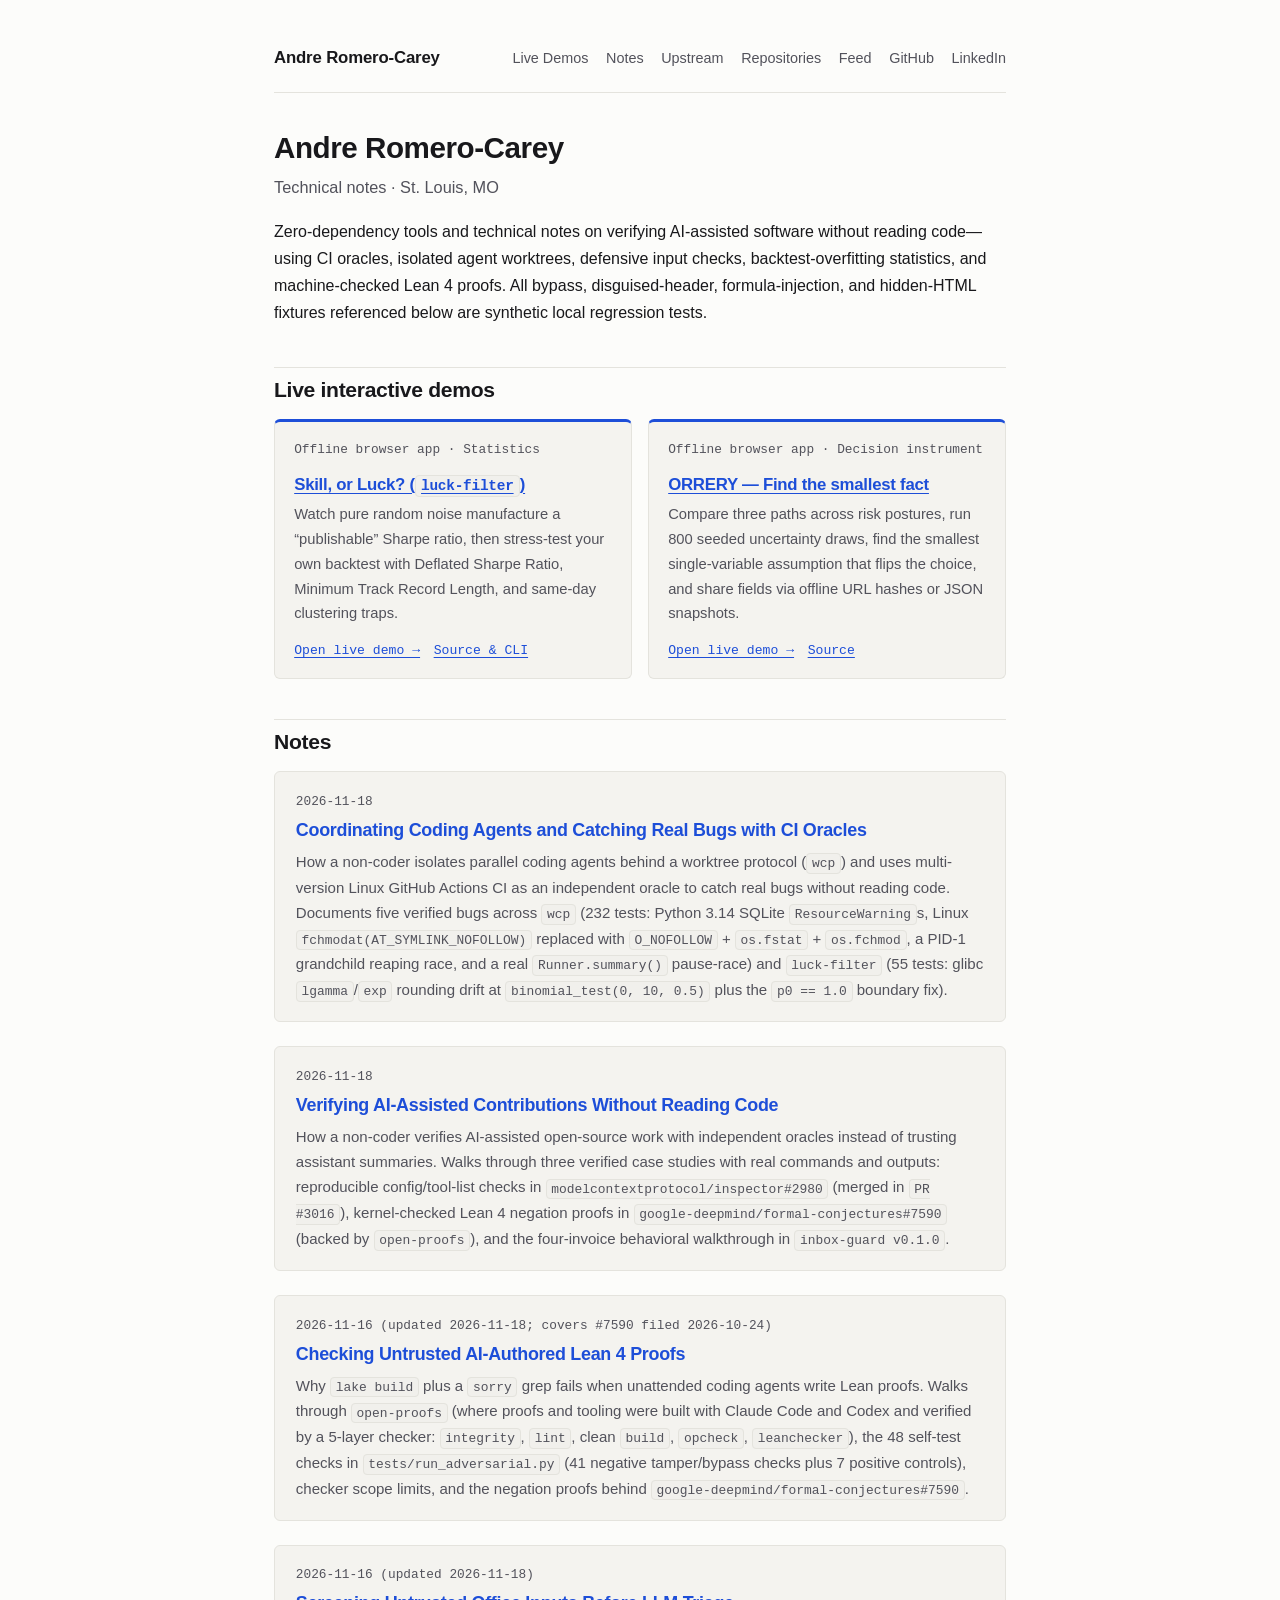
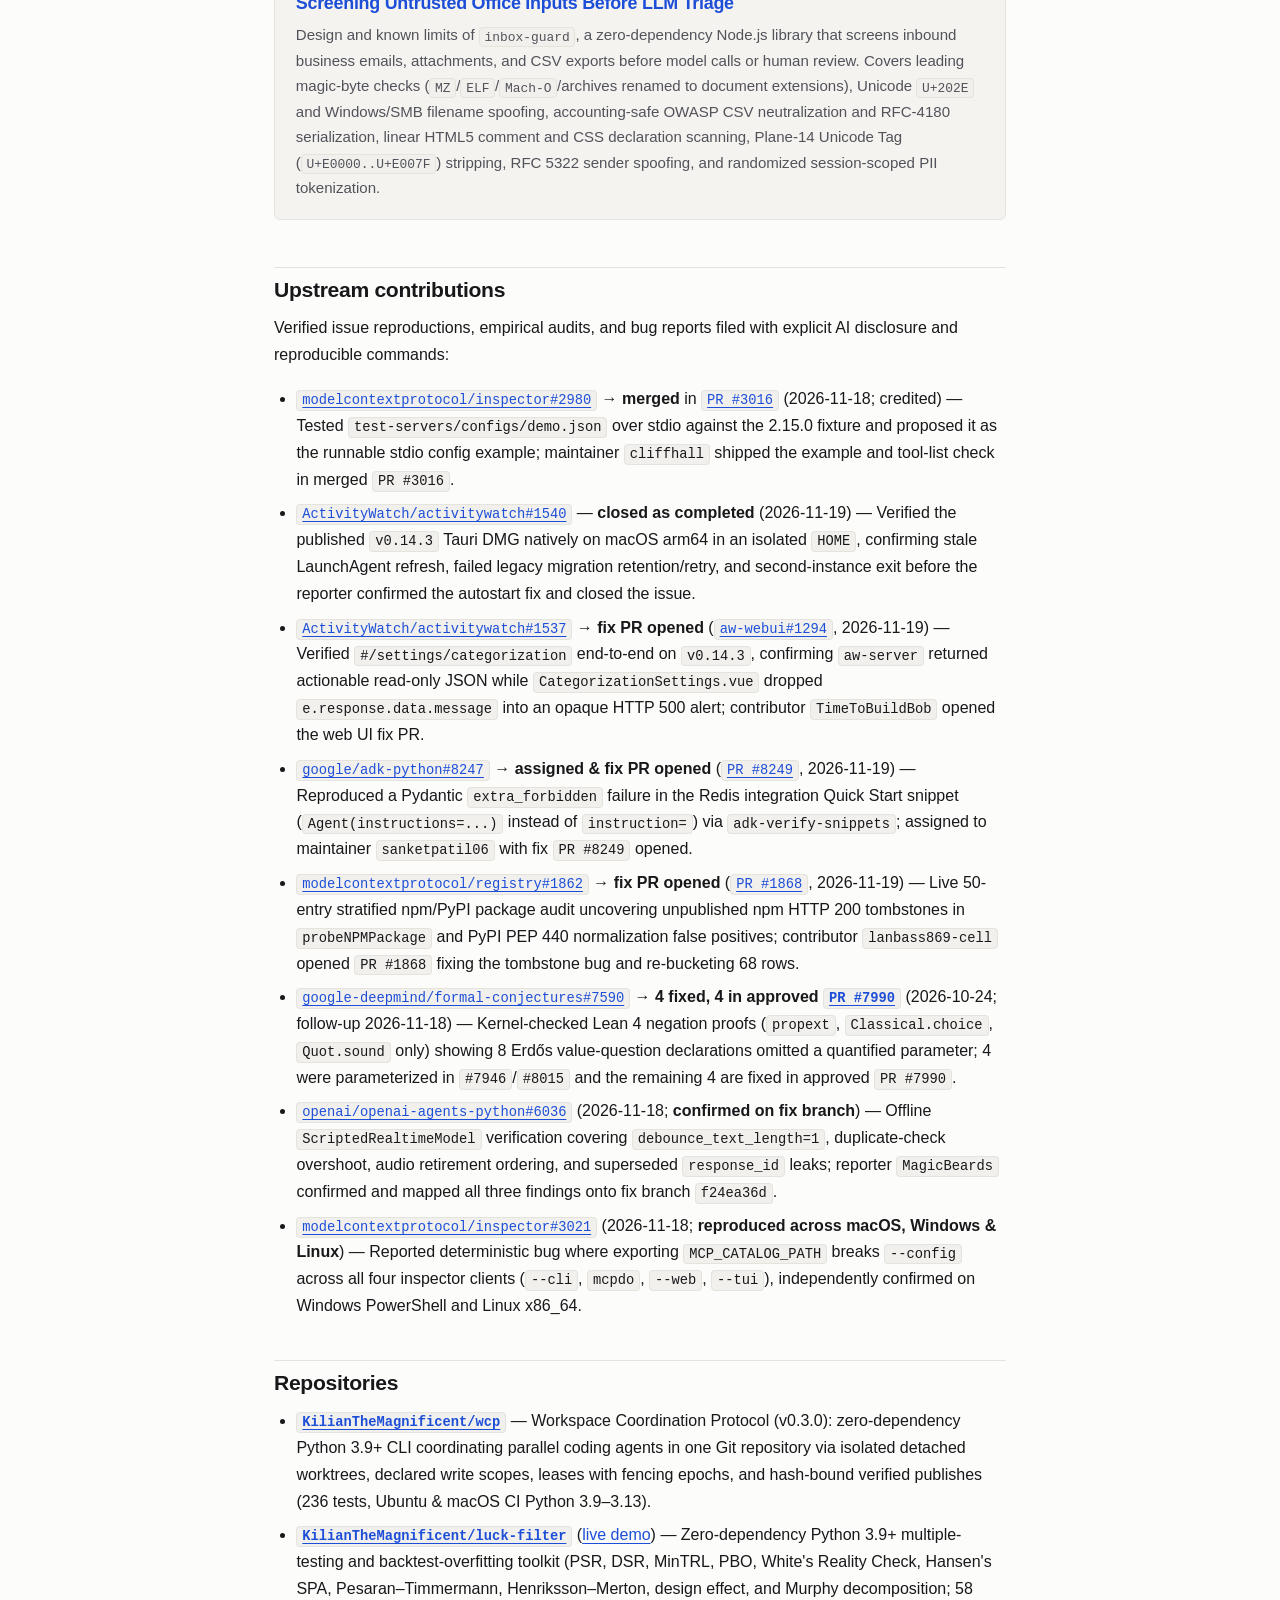
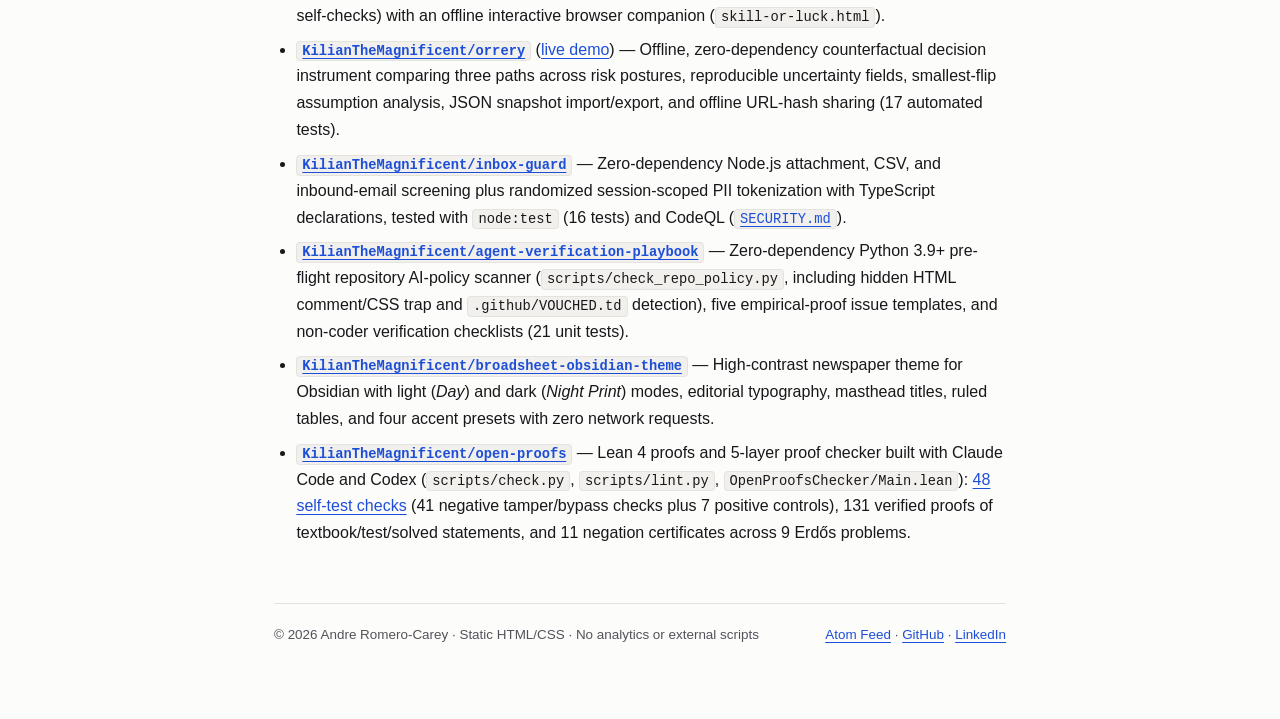
==== commit ef2b62e3: "Add social preview card, robots/sitemap/404, reduced-motion guard, live demos, and updated upstream " ====
--- a/index.html
+++ b/index.html
@@ -10,7 +10,12 @@
   <meta property="og:description" content="Technical notes by Andre Romero-Carey on verifying AI-assisted work without reading code, multi-agent coordination with CI oracles, input validation, and machine-checked Lean 4 verification.">
   <meta property="og:type" content="website">
   <meta property="og:url" content="https://kilianthemagnificent.github.io/">
-  <meta name="twitter:card" content="summary">
+  <meta property="og:image" content="https://kilianthemagnificent.github.io/og-card.png">
+  <meta property="og:image:width" content="1200">
+  <meta property="og:image:height" content="630">
+  <meta property="og:image:alt" content="Andre Romero-Carey — Technical notes on verifying AI-assisted software without reading code">
+  <meta name="twitter:card" content="summary_large_image">
+  <meta name="twitter:image" content="https://kilianthemagnificent.github.io/og-card.png">
   <link rel="canonical" href="https://kilianthemagnificent.github.io/">
   <link rel="alternate" type="application/atom+xml" title="Andre Romero-Carey — Notes" href="https://kilianthemagnificent.github.io/feed.xml">
   <link rel="icon" href="data:image/svg+xml,%3Csvg xmlns='http://www.w3.org/2000/svg' viewBox='0 0 32 32'%3E%3Crect width='32' height='32' rx='6' fill='%2318181b'/%3E%3Ctext x='16' y='22' font-family='monospace' font-size='16' font-weight='700' fill='%23fcfcfa' text-anchor='middle'%3EAR%3C/text%3E%3C/svg%3E">
@@ -21,7 +26,9 @@
     <header class="site-header">
       <a class="site-brand" href="./">Andre Romero-Carey</a>
       <nav class="site-nav" aria-label="Primary">
+        <a href="#demos">Live Demos</a>
         <a href="#notes">Notes</a>
+        <a href="#upstream">Upstream</a>
         <a href="#repositories">Repositories</a>
         <a href="feed.xml">Feed</a>
         <a href="https://github.com/KilianTheMagnificent">GitHub</a>
@@ -34,8 +41,34 @@
       <p class="subtitle">Technical notes · St. Louis, MO</p>
 
       <p>
-        Personal repositories and technical notes on verifying AI-assisted software without reading code, coordinating parallel coding agents with CI oracles, input validation, and machine-checked Lean 4 verification—specifically what breaks when untrusted files, inbound mail, CSV exports, concurrent agent worktrees, or AI-generated proof scripts pass into compilers, spreadsheets, CI runners, or external model APIs without explicit checks in front of them. All tamper/bypass modules, disguised binary headers, CSV formula strings, and hidden HTML/Unicode markers referenced below are synthetic local regression fixtures in these repositories.
+        Zero-dependency tools and technical notes on verifying AI-assisted software without reading code—using CI oracles, isolated agent worktrees, defensive input checks, backtest-overfitting statistics, and machine-checked Lean 4 proofs. All bypass, disguised-header, formula-injection, and hidden-HTML fixtures referenced below are synthetic local regression tests.
       </p>
+
+      <h2 id="demos">Live interactive demos</h2>
+      <div class="demo-grid">
+        <div class="demo-card">
+          <div class="note-card-meta">Offline browser app · Statistics</div>
+          <h3><a href="https://kilianthemagnificent.github.io/luck-filter/">Skill, or Luck? (<code>luck-filter</code>)</a></h3>
+          <p>
+            Watch pure random noise manufacture a “publishable” Sharpe ratio, then stress-test your own backtest with Deflated Sharpe Ratio, Minimum Track Record Length, and same-day clustering traps.
+          </p>
+          <div class="demo-card-links">
+            <a href="https://kilianthemagnificent.github.io/luck-filter/">Open live demo →</a>
+            <a href="https://github.com/KilianTheMagnificent/luck-filter">Source &amp; CLI</a>
+          </div>
+        </div>
+        <div class="demo-card">
+          <div class="note-card-meta">Offline browser app · Decision instrument</div>
+          <h3><a href="https://kilianthemagnificent.github.io/orrery/">ORRERY — Find the smallest fact</a></h3>
+          <p>
+            Compare three paths across risk postures, run 800 seeded uncertainty draws, find the smallest single-variable assumption that flips the choice, and share fields via offline URL hashes or JSON snapshots.
+          </p>
+          <div class="demo-card-links">
+            <a href="https://kilianthemagnificent.github.io/orrery/">Open live demo →</a>
+            <a href="https://github.com/KilianTheMagnificent/orrery">Source</a>
+          </div>
+        </div>
+      </div>
 
       <h2 id="notes">Notes</h2>
       <ul class="note-list">
@@ -73,46 +106,73 @@
       </ul>
 
       <h2 id="upstream">Upstream contributions</h2>
+      <p>
+        Verified issue reproductions, empirical audits, and bug reports filed with explicit AI disclosure and reproducible commands:
+      </p>
       <ul>
         <li>
-          <a href="https://github.com/modelcontextprotocol/inspector/issues/2980"><code>modelcontextprotocol/inspector#2980</code></a> → merged in <a href="https://github.com/modelcontextprotocol/inspector/pull/3016"><code>PR #3016</code></a> (2026-11-18; credited) —
-          Tested <code>test-servers/configs/demo.json</code> locally over stdio with Codex (disclosed in the comment) against the 2.15.0 fixture, confirming <code>server-composable.js --config</code> exposed <code>echo</code> and <code>get_temp</code> and removing <code>get_temp</code> left only <code>echo</code>, and suggested linking <code>configs/demo.json</code> as the minimal runnable stdio example in the new composable test server config reference. Maintainer <code>cliffhall</code> included the example in merged <code>PR #3016</code>, crediting the issue comment.
+          <a href="https://github.com/modelcontextprotocol/inspector/issues/2980"><code>modelcontextprotocol/inspector#2980</code></a> → <strong>merged</strong> in <a href="https://github.com/modelcontextprotocol/inspector/pull/3016"><code>PR #3016</code></a> (2026-11-18; credited) —
+          Tested <code>test-servers/configs/demo.json</code> over stdio against the 2.15.0 fixture and proposed it as the runnable stdio config example; maintainer <code>cliffhall</code> shipped the example and tool-list check in merged <code>PR #3016</code>.
         </li>
         <li>
-          <a href="https://github.com/google-deepmind/formal-conjectures/issues/7590"><code>google-deepmind/formal-conjectures#7590</code></a> (2026-10-24; open, 2026-11-18 follow-up posted) —
-          Applied a missing-quantified-parameter pattern earlier contributors had reported (<code>#7327</code>, <code>#7434</code>, <code>#7493</code>) to 8 remaining open value-question declarations across 7 Erdős problems (<code>142</code> [2 declarations], <code>319</code>, <code>321</code>, <code>361</code>, <code>409</code> <code>variants.sigma</code>, <code>503</code>, and <code>692</code> <code>parts.ii</code>) whose <code>answer</code> placeholder omitted a quantified parameter (<code>k</code>, <code>N</code>, <code>c</code>, or <code>n</code>), making each formal statement false for every value of the placeholder. Backed by kernel-checked Lean 4 negation proofs (built with Claude Code, disclosed in the issue) using only <code>propext</code>, <code>Classical.choice</code>, and <code>Quot.sound</code>. Separate upstream PRs later parameterized 4 of the 8 declarations independently (<code>#7946</code>, <code>#8015</code>); a 2026-11-18 follow-up (checked against upstream <code>b576d52</code> with Codex, disclosed in the comment) tracks the 4 remaining statements, which are also covered by open upstream <a href="https://github.com/google-deepmind/formal-conjectures/pull/7990"><code>PR #7990</code></a> (linked to <code>#7977</code>).
+          <a href="https://github.com/ActivityWatch/activitywatch/issues/1540"><code>ActivityWatch/activitywatch#1540</code></a> — <strong>closed as completed</strong> (2026-11-19) —
+          Verified the published <code>v0.14.3</code> Tauri DMG natively on macOS arm64 in an isolated <code>HOME</code>, confirming stale LaunchAgent refresh, failed legacy migration retention/retry, and second-instance exit before the reporter confirmed the autostart fix and closed the issue.
+        </li>
+        <li>
+          <a href="https://github.com/ActivityWatch/activitywatch/issues/1537"><code>ActivityWatch/activitywatch#1537</code></a> → <strong>fix PR opened</strong> (<a href="https://github.com/ActivityWatch/aw-webui/pull/1294"><code>aw-webui#1294</code></a>, 2026-11-19) —
+          Verified <code>#/settings/categorization</code> end-to-end on <code>v0.14.3</code>, confirming <code>aw-server</code> returned actionable read-only JSON while <code>CategorizationSettings.vue</code> dropped <code>e.response.data.message</code> into an opaque HTTP 500 alert; contributor <code>TimeToBuildBob</code> opened the web UI fix PR.
+        </li>
+        <li>
+          <a href="https://github.com/google/adk-python/issues/8247"><code>google/adk-python#8247</code></a> → <strong>assigned &amp; fix PR opened</strong> (<a href="https://github.com/google/adk-python/pull/8249"><code>PR #8249</code></a>, 2026-11-19) —
+          Reproduced a Pydantic <code>extra_forbidden</code> failure in the Redis integration Quick Start snippet (<code>Agent(instructions=...)</code> instead of <code>instruction=</code>) via <code>adk-verify-snippets</code>; assigned to maintainer <code>sanketpatil06</code> with fix <code>PR #8249</code> opened.
+        </li>
+        <li>
+          <a href="https://github.com/modelcontextprotocol/registry/issues/1862"><code>modelcontextprotocol/registry#1862</code></a> → <strong>fix PR opened</strong> (<a href="https://github.com/modelcontextprotocol/registry/pull/1868"><code>PR #1868</code></a>, 2026-11-19) —
+          Live 50-entry stratified npm/PyPI package audit uncovering unpublished npm HTTP 200 tombstones in <code>probeNPMPackage</code> and PyPI PEP 440 normalization false positives; contributor <code>lanbass869-cell</code> opened <code>PR #1868</code> fixing the tombstone bug and re-bucketing 68 rows.
+        </li>
+        <li>
+          <a href="https://github.com/google-deepmind/formal-conjectures/issues/7590"><code>google-deepmind/formal-conjectures#7590</code></a> → <strong>4 fixed, 4 in approved <a href="https://github.com/google-deepmind/formal-conjectures/pull/7990"><code>PR #7990</code></a></strong> (2026-10-24; follow-up 2026-11-18) —
+          Kernel-checked Lean 4 negation proofs (<code>propext</code>, <code>Classical.choice</code>, <code>Quot.sound</code> only) showing 8 Erdős value-question declarations omitted a quantified parameter; 4 were parameterized in <code>#7946</code>/<code>#8015</code> and the remaining 4 are fixed in approved <code>PR #7990</code>.
+        </li>
+        <li>
+          <a href="https://github.com/openai/openai-agents-python/issues/6036"><code>openai/openai-agents-python#6036</code></a> (2026-11-18; <strong>confirmed on fix branch</strong>) —
+          Offline <code>ScriptedRealtimeModel</code> verification covering <code>debounce_text_length=1</code>, duplicate-check overshoot, audio retirement ordering, and superseded <code>response_id</code> leaks; reporter <code>MagicBeards</code> confirmed and mapped all three findings onto fix branch <code>f24ea36d</code>.
+        </li>
+        <li>
+          <a href="https://github.com/modelcontextprotocol/inspector/issues/3021"><code>modelcontextprotocol/inspector#3021</code></a> (2026-11-18; <strong>reproduced across macOS, Windows &amp; Linux</strong>) —
+          Reported deterministic bug where exporting <code>MCP_CATALOG_PATH</code> breaks <code>--config</code> across all four inspector clients (<code>--cli</code>, <code>mcpdo</code>, <code>--web</code>, <code>--tui</code>), independently confirmed on Windows PowerShell and Linux x86_64.
         </li>
       </ul>
 
       <h2 id="repositories">Repositories</h2>
       <ul>
         <li>
-          <strong><a href="https://github.com/KilianTheMagnificent/open-proofs"><code>KilianTheMagnificent/open-proofs</code></a></strong> —
-          Lean 4 proofs and 5-layer proof checker built with Claude Code and Codex (<code>scripts/check.py</code>, <code>scripts/lint.py</code>, <code>OpenProofsChecker/Main.lean</code>): <a href="https://github.com/KilianTheMagnificent/open-proofs/blob/main/tests/run_adversarial.py">48 self-test checks</a> (41 negative tamper/bypass checks plus 7 positive controls), 131 verified proofs of textbook/test/solved statements (no open mathematical problems solved), and 11 negation certificates across 9 Erdős problems with unfiled local draft notes in <a href="https://github.com/KilianTheMagnificent/open-proofs/tree/main/outbox"><code>outbox/</code></a> and 1 filed upstream issue (<a href="https://github.com/google-deepmind/formal-conjectures/issues/7590"><code>#7590</code></a>, open with a 2026-11-18 follow-up tracking the 4 remaining declarations, covering 8 declarations across 7 Erdős problems).
+          <strong><a href="https://github.com/KilianTheMagnificent/wcp"><code>KilianTheMagnificent/wcp</code></a></strong> —
+          Workspace Coordination Protocol (v0.3.0): zero-dependency Python 3.9+ CLI coordinating parallel coding agents in one Git repository via isolated detached worktrees, declared write scopes, leases with fencing epochs, and hash-bound verified publishes (236 tests, Ubuntu &amp; macOS CI Python 3.9–3.13).
+        </li>
+        <li>
+          <strong><a href="https://github.com/KilianTheMagnificent/luck-filter"><code>KilianTheMagnificent/luck-filter</code></a></strong> (<a href="https://kilianthemagnificent.github.io/luck-filter/">live demo</a>) —
+          Zero-dependency Python 3.9+ multiple-testing and backtest-overfitting toolkit (PSR, DSR, MinTRL, PBO, White's Reality Check, Hansen's SPA, Pesaran–Timmermann, Henriksson–Merton, design effect, and Murphy decomposition; 58 self-checks) with an offline interactive browser companion (<code>skill-or-luck.html</code>).
+        </li>
+        <li>
+          <strong><a href="https://github.com/KilianTheMagnificent/orrery"><code>KilianTheMagnificent/orrery</code></a></strong> (<a href="https://kilianthemagnificent.github.io/orrery/">live demo</a>) —
+          Offline, zero-dependency counterfactual decision instrument comparing three paths across risk postures, reproducible uncertainty fields, smallest-flip assumption analysis, JSON snapshot import/export, and offline URL-hash sharing (17 automated tests).
         </li>
         <li>
           <strong><a href="https://github.com/KilianTheMagnificent/inbox-guard"><code>KilianTheMagnificent/inbox-guard</code></a></strong> —
-          Zero-dependency Node.js attachment, CSV, and inbound-email screening plus randomized session-scoped PII tokenization, tested with <code>node:test</code> and CodeQL (<a href="https://github.com/KilianTheMagnificent/inbox-guard/blob/main/SECURITY.md"><code>SECURITY.md</code></a>).
+          Zero-dependency Node.js attachment, CSV, and inbound-email screening plus randomized session-scoped PII tokenization with TypeScript declarations, tested with <code>node:test</code> (16 tests) and CodeQL (<a href="https://github.com/KilianTheMagnificent/inbox-guard/blob/main/SECURITY.md"><code>SECURITY.md</code></a>).
         </li>
         <li>
           <strong><a href="https://github.com/KilianTheMagnificent/agent-verification-playbook"><code>KilianTheMagnificent/agent-verification-playbook</code></a></strong> —
-          Zero-dependency Python 3.9+ pre-flight repository AI-policy scanner (<code>scripts/check_repo_policy.py</code>, including hidden HTML comment/CSS trap and <code>.github/VOUCHED.td</code> detection), five empirical-proof issue templates, and non-coder verification checklists.
-        </li>
-        <li>
-          <strong><a href="https://github.com/KilianTheMagnificent/wcp"><code>KilianTheMagnificent/wcp</code></a></strong> —
-          Workspace Coordination Protocol (v0.3.0): zero-dependency Python 3.9+ CLI coordinating parallel coding agents in one Git repository via isolated detached worktrees, declared write scopes, leases with fencing epochs, and hash-bound verified publishes (232 tests, Ubuntu CI Python 3.11–3.13).
-        </li>
-        <li>
-          <strong><a href="https://github.com/KilianTheMagnificent/luck-filter"><code>KilianTheMagnificent/luck-filter</code></a></strong> (<a href="https://kilianthemagnificent.github.io/luck-filter/">live demo</a>) —
-          Zero-dependency Python 3.9+ multiple-testing and backtest-overfitting toolkit (PSR, DSR, MinTRL, PBO, White's Reality Check, Hansen's SPA, Pesaran–Timmermann, Henriksson–Merton, design effect, and Murphy decomposition; 55 self-checks) with an offline interactive browser companion (<code>skill-or-luck.html</code>).
-        </li>
-        <li>
-          <strong><a href="https://github.com/KilianTheMagnificent/orrery"><code>KilianTheMagnificent/orrery</code></a></strong> (<a href="https://kilianthemagnificent.github.io/orrery/">live demo</a>) —
-          Offline, zero-dependency counterfactual decision instrument comparing three paths across risk postures, reproducible uncertainty fields, and smallest-flip assumption analysis (16 automated tests).
+          Zero-dependency Python 3.9+ pre-flight repository AI-policy scanner (<code>scripts/check_repo_policy.py</code>, including hidden HTML comment/CSS trap and <code>.github/VOUCHED.td</code> detection), five empirical-proof issue templates, and non-coder verification checklists (21 unit tests).
         </li>
         <li>
           <strong><a href="https://github.com/KilianTheMagnificent/broadsheet-obsidian-theme"><code>KilianTheMagnificent/broadsheet-obsidian-theme</code></a></strong> —
           High-contrast newspaper theme for Obsidian with light (<em>Day</em>) and dark (<em>Night Print</em>) modes, editorial typography, masthead titles, ruled tables, and four accent presets with zero network requests.
+        </li>
+        <li>
+          <strong><a href="https://github.com/KilianTheMagnificent/open-proofs"><code>KilianTheMagnificent/open-proofs</code></a></strong> —
+          Lean 4 proofs and 5-layer proof checker built with Claude Code and Codex (<code>scripts/check.py</code>, <code>scripts/lint.py</code>, <code>OpenProofsChecker/Main.lean</code>): <a href="https://github.com/KilianTheMagnificent/open-proofs/blob/main/tests/run_adversarial.py">48 self-test checks</a> (41 negative tamper/bypass checks plus 7 positive controls), 131 verified proofs of textbook/test/solved statements, and 11 negation certificates across 9 Erdős problems.
         </li>
       </ul>
     </main>
--- a/styles.css
+++ b/styles.css
@@ -39,7 +39,12 @@
 html {
   font-size: 16px;
   -webkit-text-size-adjust: 100%;
-  scroll-behavior: smooth;
+}
+
+@media (prefers-reduced-motion: no-preference) {
+  html {
+    scroll-behavior: smooth;
+  }
 }
 
 body {
@@ -229,6 +234,45 @@
   margin: 0;
   font-size: 0.94rem;
   color: var(--muted);
+}
+
+.demo-grid {
+  display: grid;
+  grid-template-columns: repeat(auto-fit, minmax(260px, 1fr));
+  gap: 1rem;
+  margin: 1rem 0 2rem;
+}
+
+.demo-card {
+  border: 1px solid var(--border);
+  border-top: 3px solid var(--accent);
+  background: var(--surface);
+  border-radius: 6px;
+  padding: 1.05rem 1.2rem;
+  display: flex;
+  flex-direction: column;
+  gap: 0.45rem;
+}
+
+.demo-card h3 {
+  margin: 0;
+  font-size: 1.05rem;
+}
+
+.demo-card p {
+  margin: 0;
+  font-size: 0.92rem;
+  color: var(--muted);
+}
+
+.demo-card-links {
+  margin-top: auto;
+  padding-top: 0.4rem;
+  font-family: var(--font-mono);
+  font-size: 0.82rem;
+  display: flex;
+  flex-wrap: wrap;
+  gap: 0.85rem;
 }
 
 /* Article Header & TOC */
